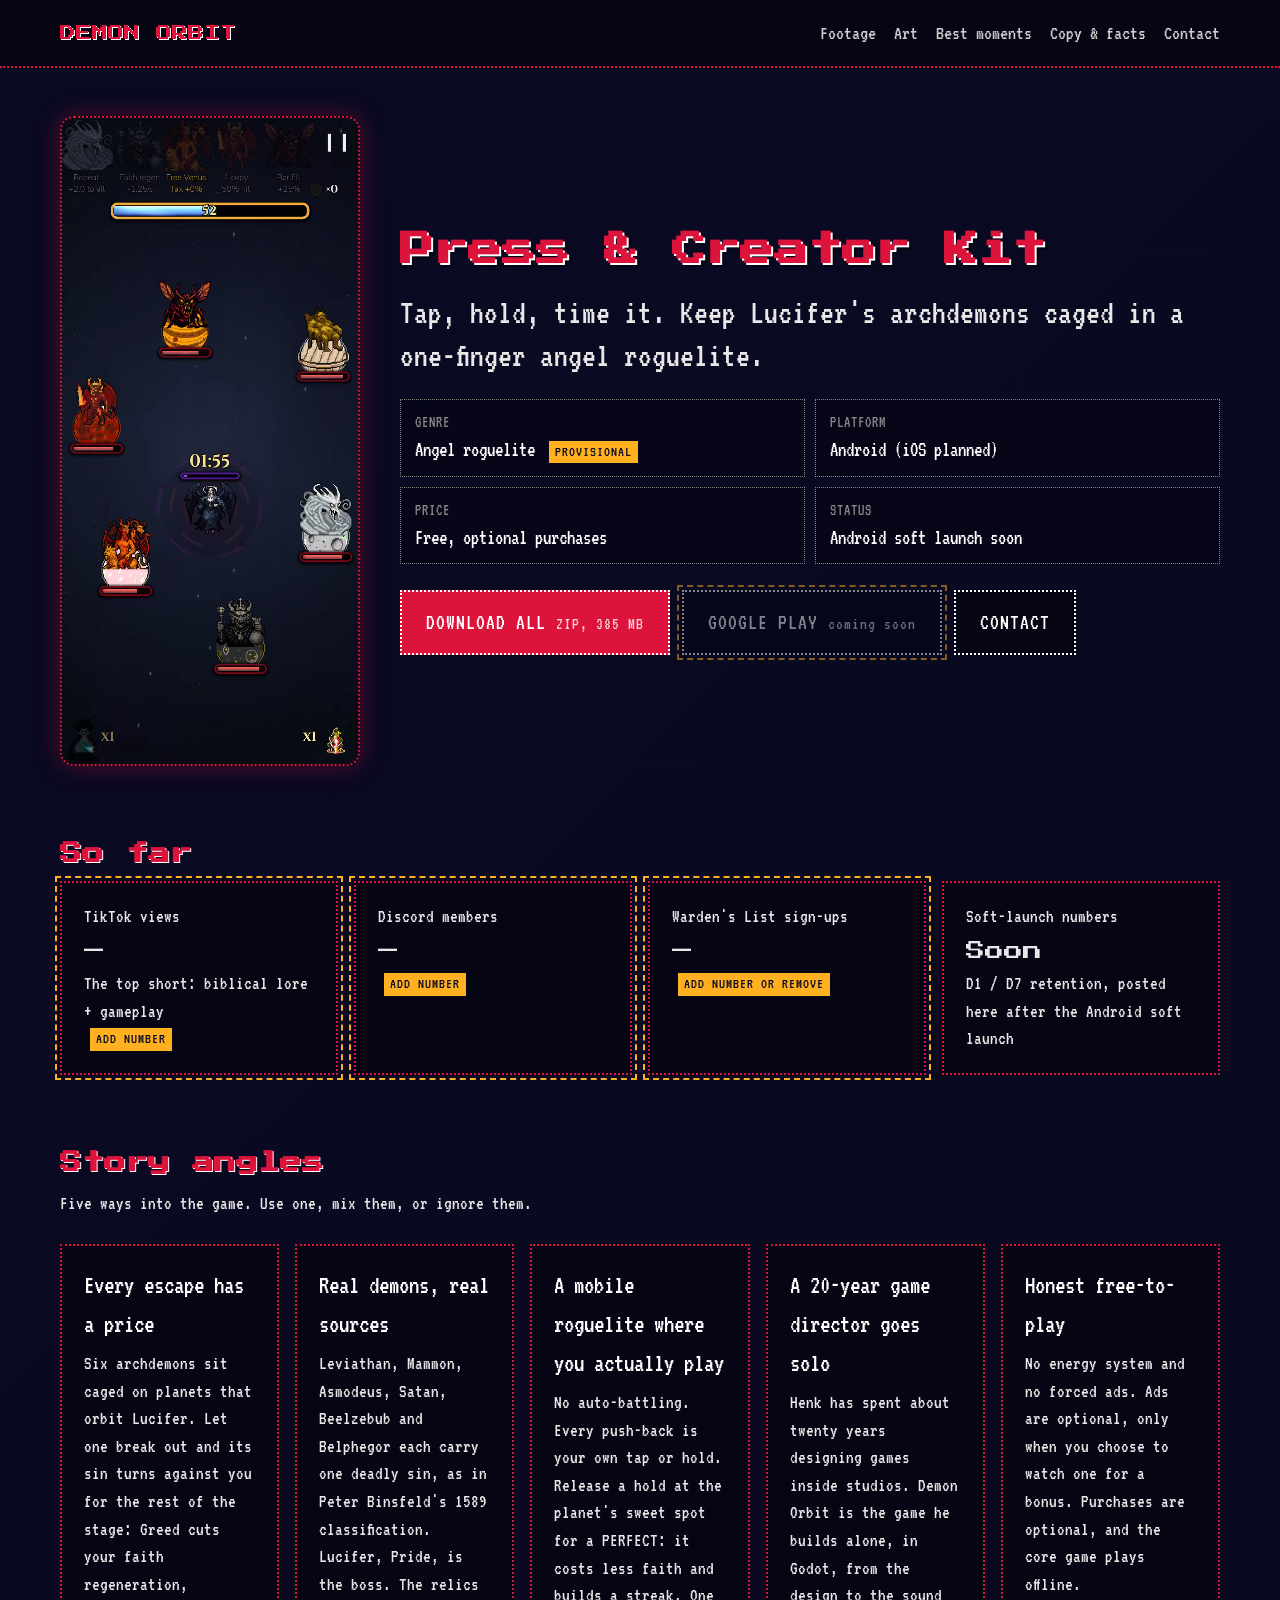
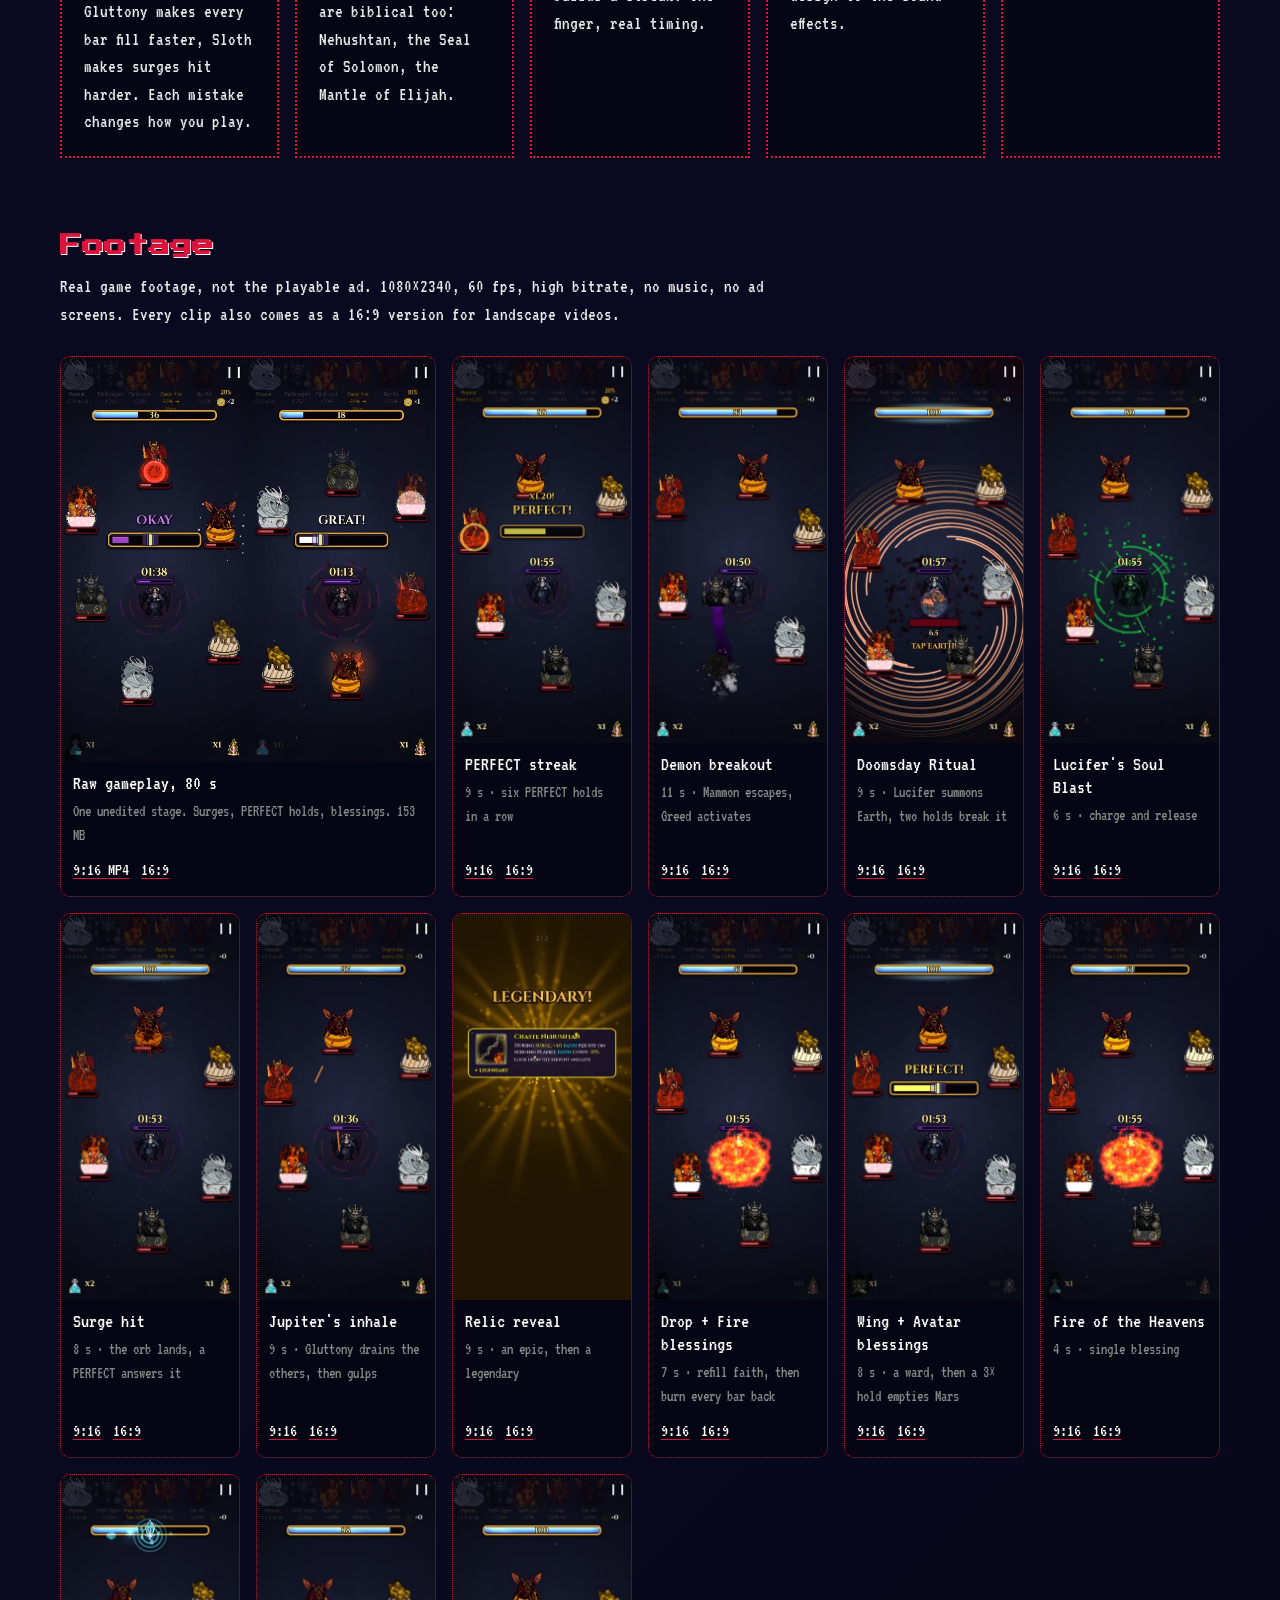
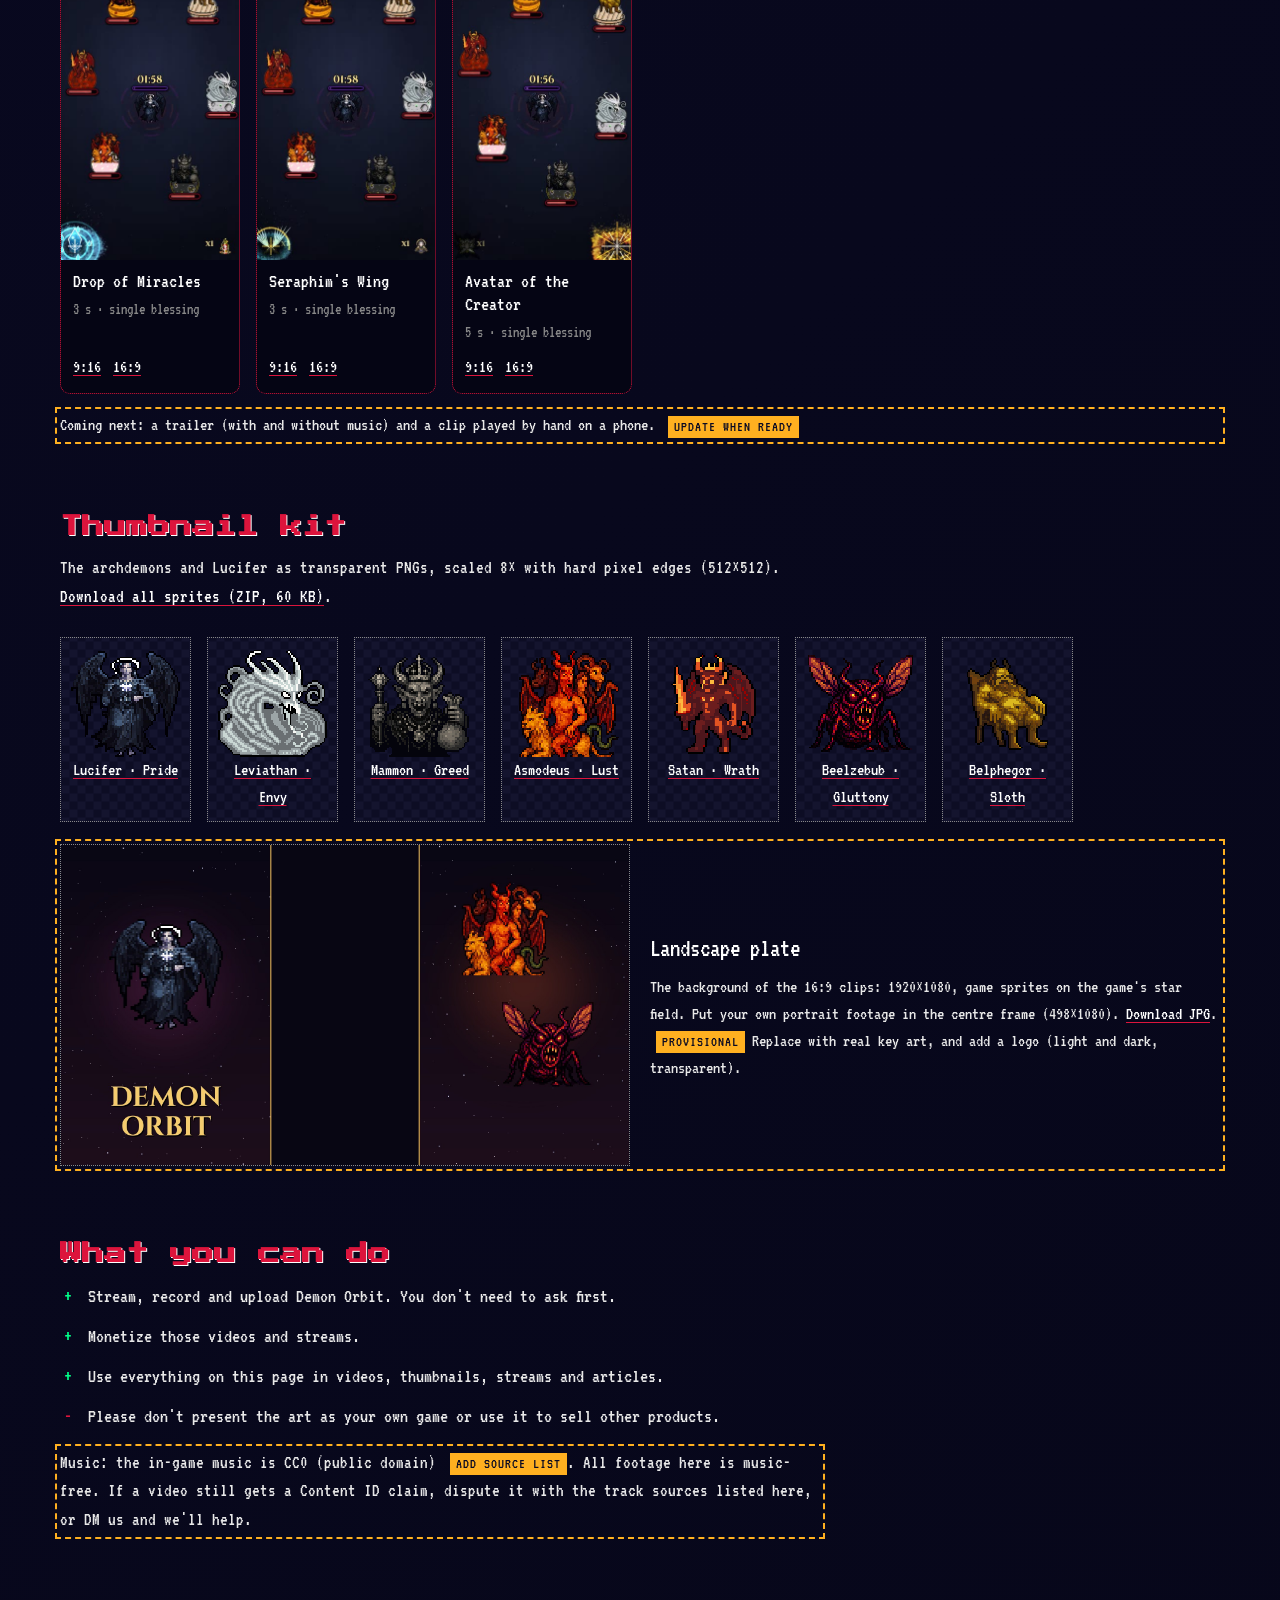
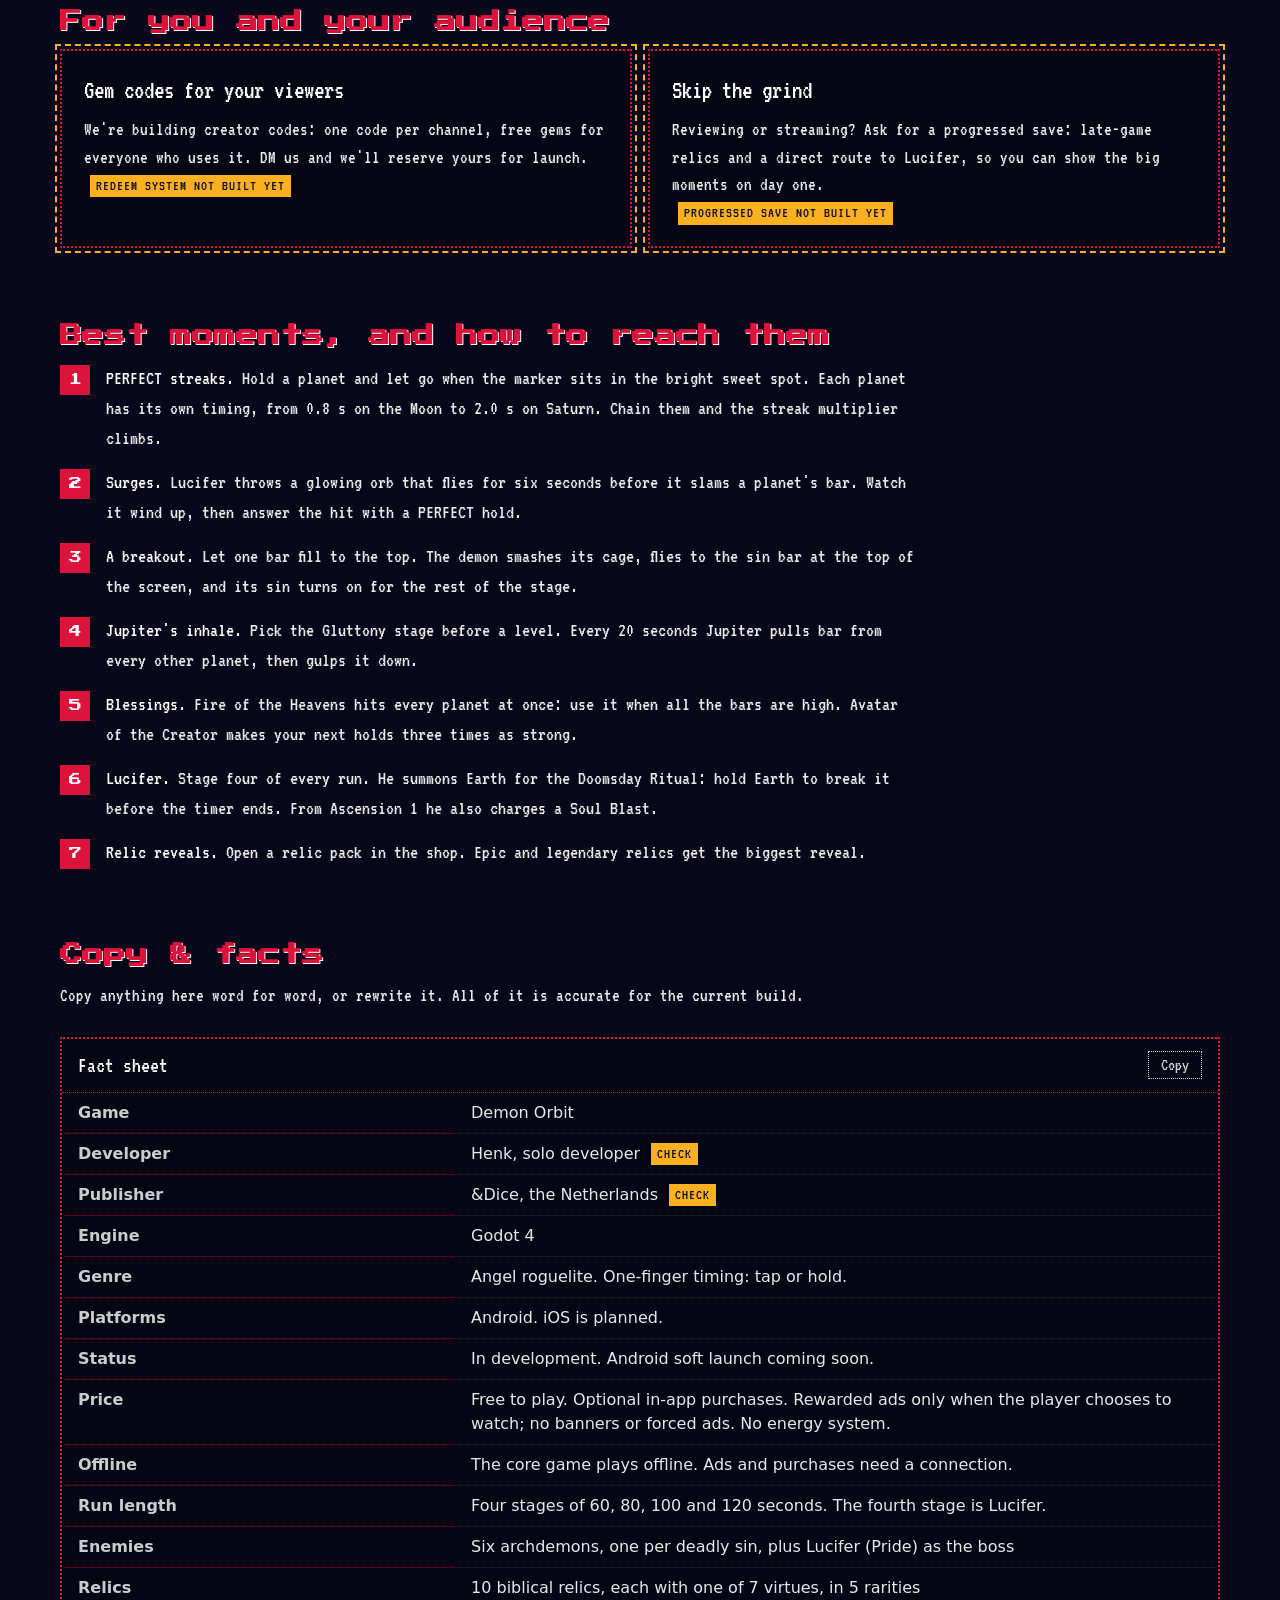
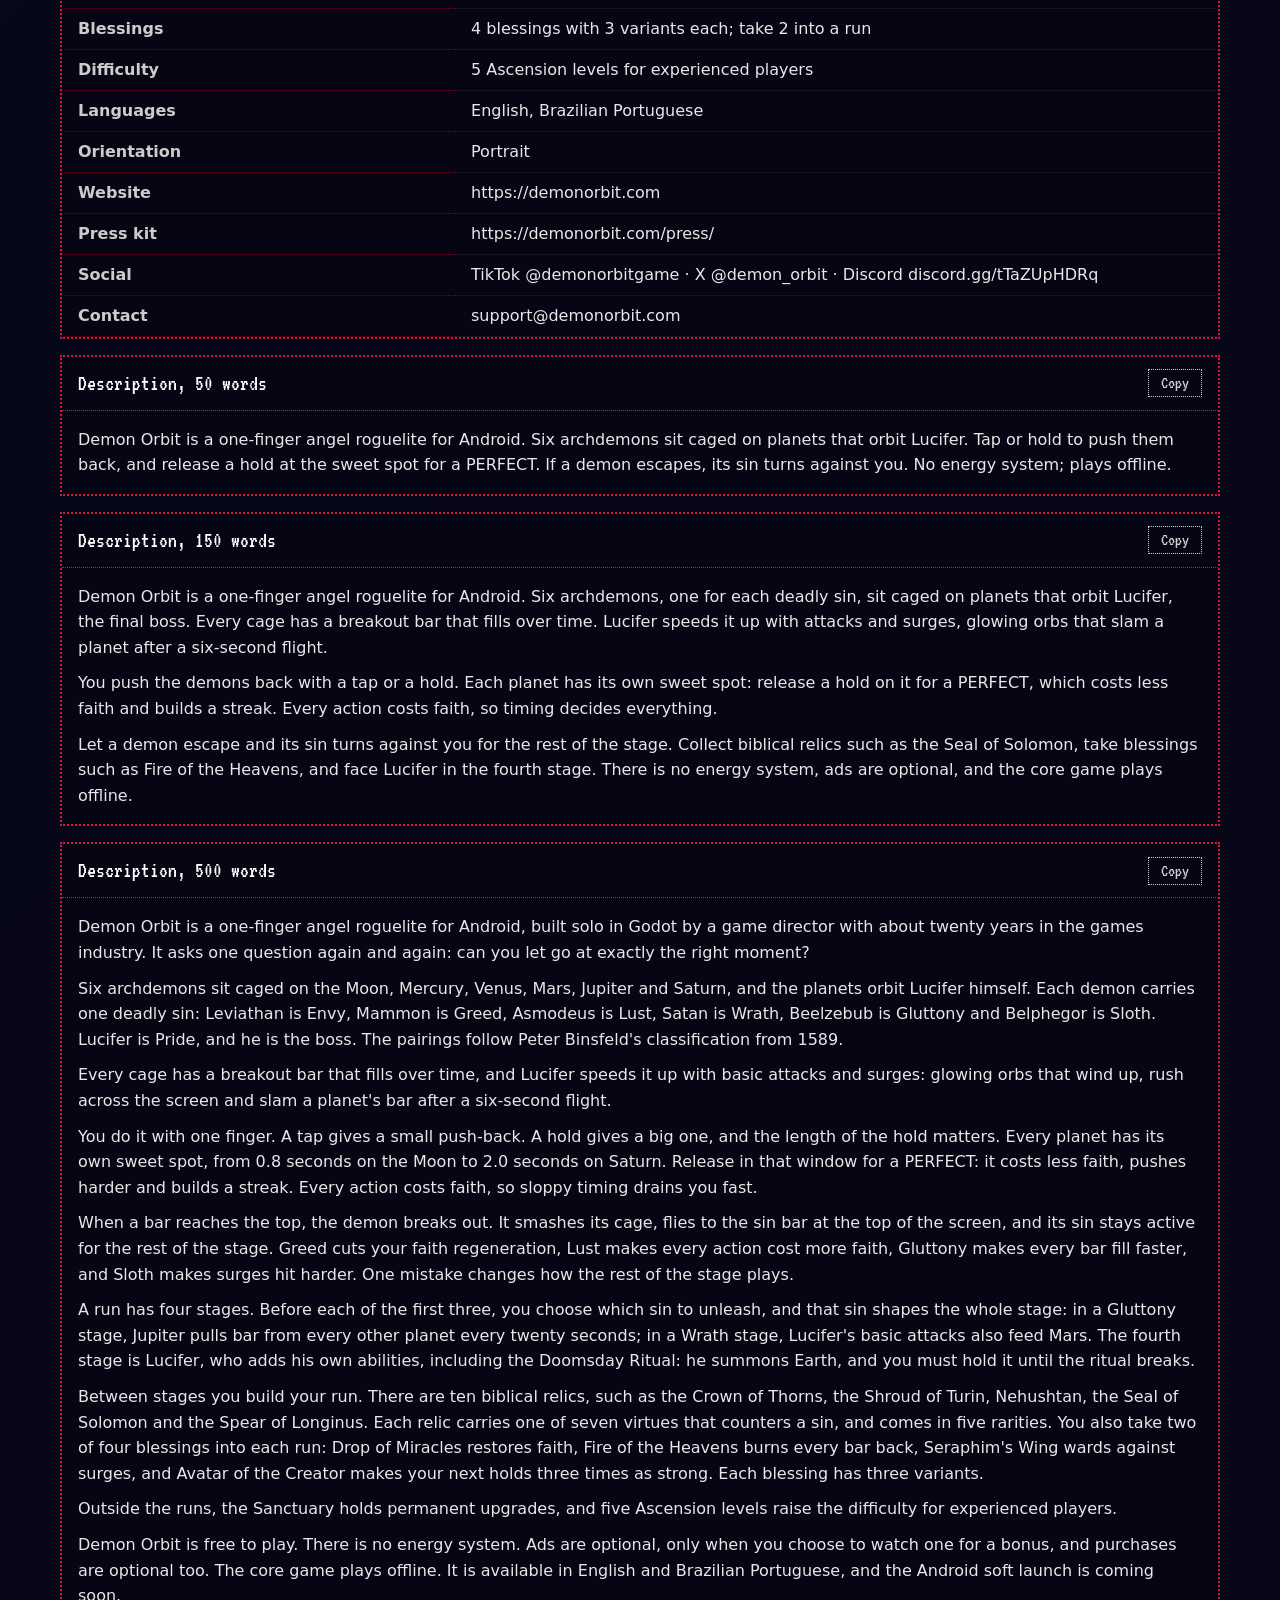
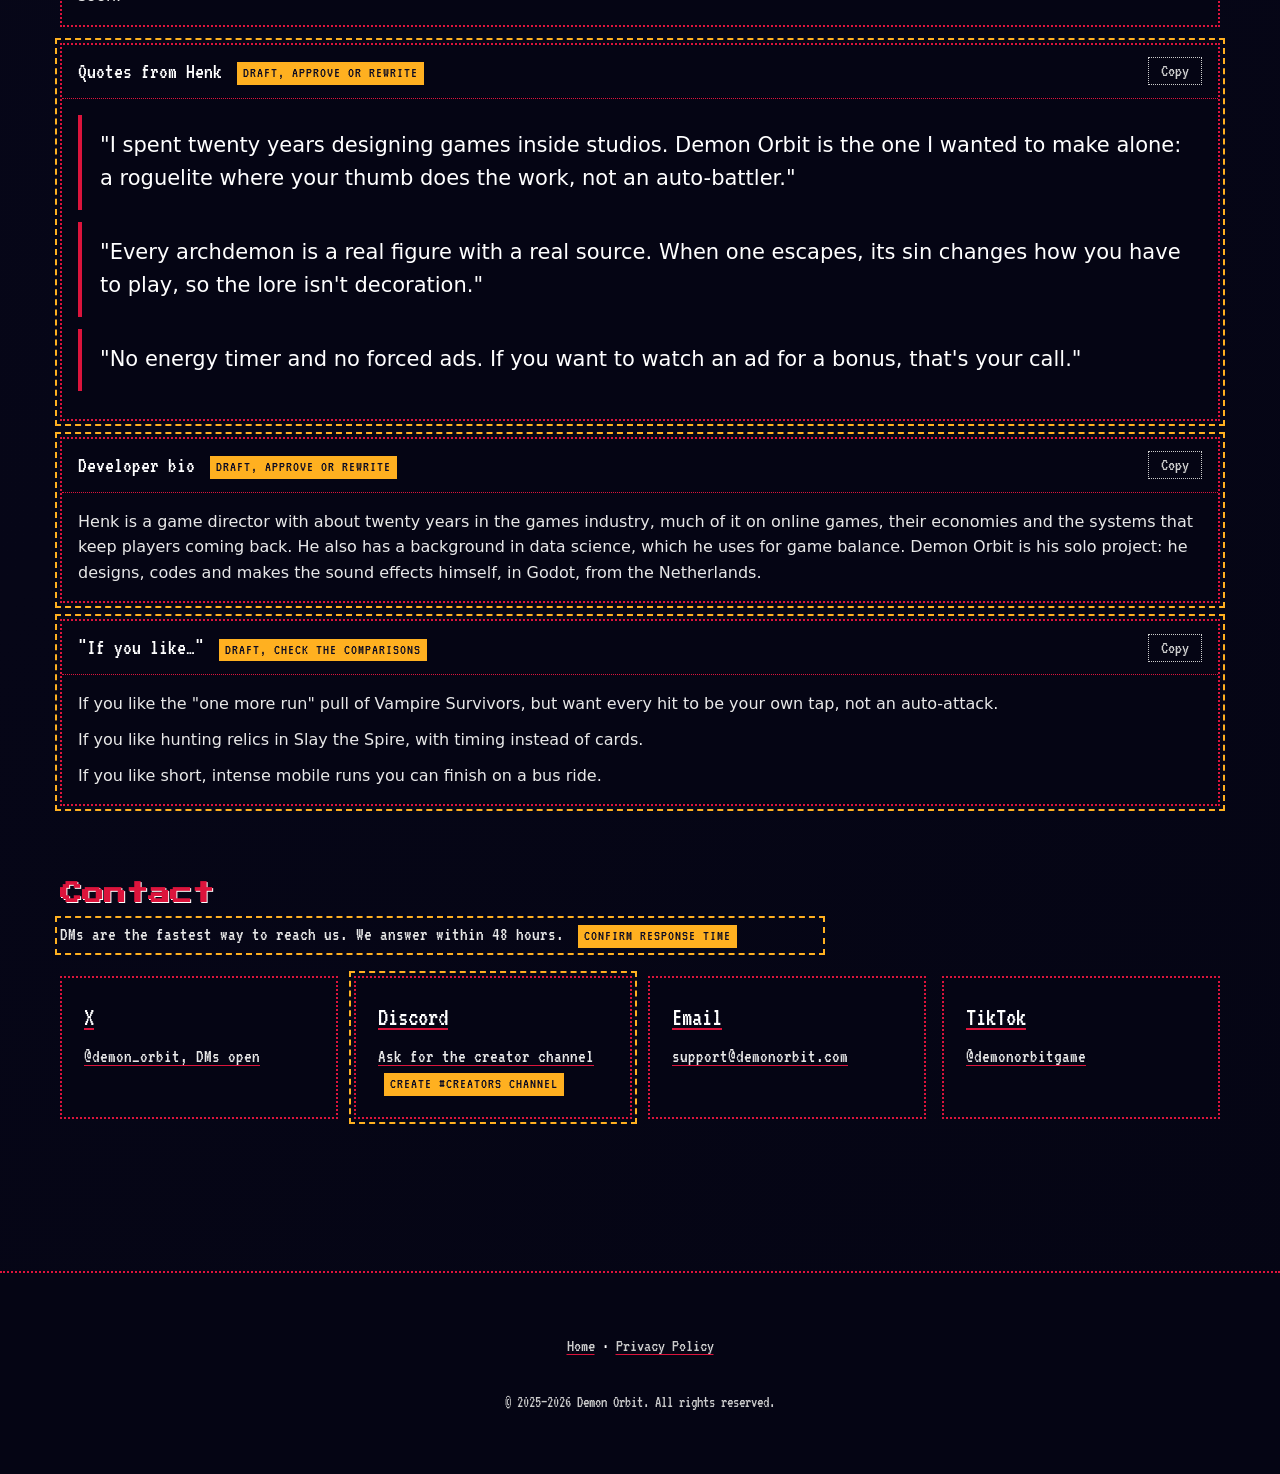
==== press/index.html @ d648331c "Add /press creator kit page and fix landing page copy - New press/index.html: 3-second answer with a" ====
<!DOCTYPE html>
<html lang="en">
<head>
    <meta charset="UTF-8">
    <meta name="viewport" content="width=device-width, initial-scale=1.0">
    <title>Press Kit - Demon Orbit</title>
    <meta name="description" content="Demon Orbit press and creator kit: gameplay clips, raw footage, sprites, facts and copy for creators and writers. Free to use for videos, streams and articles.">
    <meta name="robots" content="index, follow">
    <meta name="theme-color" content="#DC143C">
    <link rel="canonical" href="https://demonorbit.com/press/">
    <meta property="og:title" content="Demon Orbit - Press &amp; Creator Kit">
    <meta property="og:description" content="Clips, raw footage, sprites and facts for Demon Orbit, a one-finger angel roguelite. Stream it, record it, monetize it.">
    <meta property="og:type" content="website">
    <meta property="og:url" content="https://demonorbit.com/press/">
    <meta property="og:image" content="https://demonorbit.com/press/media/hero-loop-poster.jpg">
    <meta property="og:site_name" content="Demon Orbit">
    <meta name="twitter:card" content="summary_large_image">
    <meta name="twitter:site" content="@demon_orbit">
    <link rel="icon" type="image/svg+xml" href="../favicon.svg">
    <link rel="preconnect" href="https://fonts.googleapis.com">
    <link rel="preconnect" href="https://fonts.gstatic.com" crossorigin>
    <link href="https://fonts.googleapis.com/css2?family=VT323:wght@400&family=Press+Start+2P&display=swap" rel="stylesheet">
    <link rel="stylesheet" href="../styles.css">
    <script type="application/ld+json">
    {
        "@context": "https://schema.org",
        "@graph": [
            {
                "@type": "VideoGame",
                "@id": "https://demonorbit.com/#game",
                "name": "Demon Orbit",
                "url": "https://demonorbit.com/",
                "description": "A one-finger angel roguelite for Android. Tap or hold to keep six archdemons caged on planets that orbit Lucifer. Release a hold at the sweet spot for a PERFECT. If a demon escapes, its sin turns against you.",
                "genre": ["Roguelite", "Action", "Casual"],
                "gamePlatform": ["Android"],
                "operatingSystem": "Android",
                "applicationCategory": "Game",
                "playMode": "SinglePlayer",
                "numberOfPlayers": { "@type": "QuantitativeValue", "value": 1 },
                "inLanguage": ["en", "pt-BR"],
                "offers": { "@type": "Offer", "price": "0", "priceCurrency": "USD" },
                "image": "https://demonorbit.com/press/media/hero-loop-poster.jpg",
                "video": {
                    "@type": "VideoObject",
                    "name": "Demon Orbit gameplay loop",
                    "description": "Nine seconds of real Demon Orbit gameplay: a PERFECT hold, Fire of the Heavens, a demon breakout, Lucifer's Soul Blast and the Doomsday Ritual.",
                    "thumbnailUrl": "https://demonorbit.com/press/media/hero-loop-poster.jpg",
                    "contentUrl": "https://demonorbit.com/press/media/hero-loop.mp4",
                    "uploadDate": "2026-10-11",
                    "duration": "PT9S"
                },
                "author": { "@type": "Person", "name": "Henk" },
                "publisher": { "@id": "https://demonorbit.com/#org" },
                "sameAs": [
                    "https://www.tiktok.com/@demonorbitgame",
                    "https://x.com/demon_orbit",
                    "https://discord.gg/tTaZUpHDRq"
                ]
            },
            {
                "@type": "Organization",
                "@id": "https://demonorbit.com/#org",
                "name": "&Dice",
                "url": "https://demonorbit.com/",
                "email": "support@demonorbit.com",
                "address": { "@type": "PostalAddress", "addressCountry": "NL" },
                "sameAs": [
                    "https://www.tiktok.com/@demonorbitgame",
                    "https://x.com/demon_orbit",
                    "https://discord.gg/tTaZUpHDRq"
                ]
            }
        ]
    }
    </script>
    <style>
        /* Press page. Shared tokens and fonts come from ../styles.css */
        .press-header {
            border-bottom: var(--crimson-border);
            background: var(--darker-navy);
            padding: 18px 0;
            position: relative;
            z-index: 10;
        }
        .press-header .container {
            display: flex;
            align-items: center;
            justify-content: space-between;
            gap: 16px;
            flex-wrap: wrap;
        }
        .press-brand {
            font-family: 'Press Start 2P', monospace;
            font-size: 16px;
            color: var(--crimson);
            text-decoration: none;
            text-shadow: 1px 1px 0 var(--white);
        }
        .press-nav { display: flex; gap: 18px; flex-wrap: wrap; }
        .press-nav a {
            color: var(--gray);
            font-size: 20px;
            text-decoration: none;
        }
        .press-nav a:hover { color: var(--white); }

        .press { padding: 48px 0 80px; position: relative; z-index: 1; }
        .press section { margin: 0 0 72px; }
        .press h1 {
            font-family: 'Press Start 2P', monospace;
            font-size: clamp(20px, 4vw, 34px);
            line-height: 1.4;
            color: var(--crimson);
            text-shadow: 2px 2px 0 var(--white), 4px 4px 0 var(--darker-navy);
            margin-bottom: 18px;
        }
        .press h2 {
            font-family: 'Press Start 2P', monospace;
            font-size: clamp(15px, 2.6vw, 22px);
            line-height: 1.5;
            color: var(--crimson);
            text-shadow: 1px 1px 0 var(--white);
            margin-bottom: 10px;
        }
        .press h3 {
            font-family: 'VT323', monospace;
            font-size: 26px;
            font-weight: 400;
            color: var(--white);
            margin: 0 0 6px;
        }
        .lede { font-size: 22px; color: var(--light-gray); max-width: 760px; margin-bottom: 26px; }
        .section-note { font-size: 19px; color: var(--gray); max-width: 760px; margin-bottom: 26px; }
        .press p, .press li { color: var(--light-gray); }
        .press a { color: var(--white); text-decoration-color: var(--crimson); text-underline-offset: 3px; }
        .press a:hover { color: var(--crimson); }

        /* 1. The 3-second answer */
        .answer {
            display: grid;
            grid-template-columns: minmax(0, 300px) minmax(0, 1fr);
            gap: 40px;
            align-items: center;
        }
        .loop-frame {
            border: var(--crimson-border);
            border-radius: 14px;
            overflow: hidden;
            background: var(--darker-navy);
            box-shadow: 0 0 24px rgba(220, 20, 60, 0.35);
            aspect-ratio: 720 / 1560;
        }
        .loop-frame video { width: 100%; height: 100%; display: block; object-fit: cover; }
        .pitch {
            font-size: clamp(24px, 3.4vw, 34px);
            line-height: 1.25;
            color: var(--white);
            margin-bottom: 22px;
        }
        .facts-row {
            display: grid;
            grid-template-columns: repeat(2, minmax(0, 1fr));
            gap: 10px;
            margin-bottom: 26px;
        }
        .fact-chip {
            border: 1px dotted var(--dark-gray);
            background: rgba(5, 5, 20, 0.7);
            padding: 10px 14px;
        }
        .fact-chip dt { font-size: 16px; color: var(--dark-gray); text-transform: uppercase; letter-spacing: 1px; }
        .fact-chip dd { font-size: 21px; color: var(--white); }
        .btn-row { display: flex; gap: 12px; flex-wrap: wrap; }
        .btn {
            font-family: 'VT323', monospace;
            font-size: 22px;
            text-transform: uppercase;
            letter-spacing: 1px;
            padding: 14px 24px;
            border: 2px dotted var(--white);
            background: var(--crimson);
            color: var(--white) !important;
            text-decoration: none;
            display: inline-block;
            transition: transform 0.2s ease, background 0.2s ease;
        }
        .btn:hover { background: var(--white); color: var(--crimson) !important; transform: translateY(-2px); }
        .btn.ghost { background: var(--darker-navy); }
        .btn.ghost:hover { background: var(--crimson); color: var(--white) !important; }
        .btn[aria-disabled="true"] { opacity: 0.5; pointer-events: none; }
        .btn small { font-size: 17px; opacity: 0.8; text-transform: none; }

        /* Cards and grids */
        .grid { display: grid; gap: 16px; }
        .grid.angles { grid-template-columns: repeat(auto-fit, minmax(205px, 1fr)); }
        .card {
            background: var(--darker-navy);
            border: var(--crimson-border);
            padding: 20px 22px;
        }
        .card p { font-size: 19px; line-height: 1.45; }
        .stats { grid-template-columns: repeat(auto-fit, minmax(170px, 1fr)); }
        .stat-num { font-family: 'Press Start 2P', monospace; font-size: 22px; color: var(--green); margin: 6px 0; }

        /* Footage */
        .clips { grid-template-columns: repeat(auto-fill, minmax(160px, 1fr)); }
        .clip {
            background: var(--darker-navy);
            border: 1px dotted var(--crimson);
            border-radius: 10px;
            overflow: hidden;
            display: flex;
            flex-direction: column;
        }
        .clip img { width: 100%; height: auto; display: block; aspect-ratio: 360 / 780; object-fit: cover; }
        .clip-body { padding: 10px 12px 12px; display: flex; flex-direction: column; gap: 4px; flex: 1; }
        .clip-title { font-size: 20px; color: var(--white); line-height: 1.15; }
        .clip-meta { font-size: 16px; color: var(--dark-gray); }
        .clip-links { margin-top: auto; padding-top: 6px; display: flex; gap: 12px; font-size: 18px; flex-wrap: wrap; }
        .clip.wide { grid-column: span 2; }
        .clip.wide .clip-media { display: grid; grid-template-columns: 1fr 1fr; }
        .footage-specs { font-size: 18px; color: var(--gray); margin-top: 18px; }

        /* Thumbnail kit */
        .sprites { grid-template-columns: repeat(auto-fill, minmax(120px, 1fr)); }
        .sprite {
            background: repeating-conic-gradient(#14142e 0% 25%, #0d0d24 0% 50%) 50% / 16px 16px;
            border: 1px dotted var(--dark-gray);
            padding: 10px;
            text-align: center;
        }
        .sprite img { width: 100%; height: auto; image-rendering: pixelated; display: block; }
        .sprite a { font-size: 18px; }
        .plate { margin-top: 22px; display: grid; grid-template-columns: minmax(0, 1fr) minmax(0, 1fr); gap: 20px; align-items: center; }
        .plate img { width: 100%; height: auto; border: 1px dotted var(--dark-gray); display: block; }

        /* Lists */
        .tick-list { list-style: none; display: grid; gap: 10px; max-width: 820px; }
        .tick-list li { font-size: 20px; padding-left: 28px; position: relative; }
        .tick-list li::before { content: "+"; position: absolute; left: 4px; color: var(--green); }
        .tick-list li.no::before { content: "-"; color: var(--crimson); }
        .moments { counter-reset: m; list-style: none; display: grid; gap: 14px; max-width: 860px; }
        .moments li { counter-increment: m; font-size: 20px; padding-left: 46px; position: relative; }
        .moments li::before {
            content: counter(m);
            position: absolute; left: 0; top: 2px;
            font-family: 'Press Start 2P', monospace; font-size: 13px;
            color: var(--white); background: var(--crimson);
            width: 30px; height: 30px; display: grid; place-items: center;
        }
        .moments strong { color: var(--white); font-weight: 400; }

        /* Copy blocks */
        .copy-block { background: var(--darker-navy); border: var(--crimson-border); margin-bottom: 16px; }
        .copy-head {
            display: flex; justify-content: space-between; align-items: center; gap: 10px;
            padding: 10px 16px; border-bottom: 1px dotted var(--crimson);
        }
        .copy-head h3 { margin: 0; font-size: 22px; }
        .copy-btn {
            font-family: 'VT323', monospace; font-size: 18px;
            background: transparent; color: var(--gray);
            border: 1px dotted var(--gray); padding: 4px 12px; cursor: pointer;
        }
        .copy-btn:hover { color: var(--white); border-color: var(--white); }
        .copy-text {
            padding: 16px; font-family: system-ui, -apple-system, "Segoe UI", Roboto, Arial, sans-serif;
            font-size: 16px; line-height: 1.6; color: var(--light-gray);
        }
        .copy-text p + p { margin-top: 10px; }
        .fact-table { width: 100%; border-collapse: collapse; font-family: system-ui, -apple-system, "Segoe UI", Roboto, Arial, sans-serif; font-size: 16px; }
        .fact-table th, .fact-table td { text-align: left; vertical-align: top; padding: 8px 16px; border-bottom: 1px dotted rgba(220, 20, 60, 0.4); }
        .fact-table th { color: var(--gray); font-weight: 600; width: 34%; }
        .fact-table td { color: var(--light-gray); overflow-wrap: anywhere; }
        .fact-table { table-layout: fixed; }
        blockquote.quote {
            margin: 0 0 12px; padding: 14px 18px; border-left: 4px solid var(--crimson);
            background: rgba(5, 5, 20, 0.6); font-size: 21px; color: var(--white);
        }

        /* Contact */
        .contact { grid-template-columns: repeat(auto-fit, minmax(220px, 1fr)); }

        /* Review markers: remove before launch */
        .todo {
            outline: 2px dashed #FFB020;
            outline-offset: 3px;
            position: relative;
        }
        .todo-tag {
            display: inline-block;
            font-family: 'VT323', monospace;
            font-size: 15px;
            letter-spacing: 1px;
            color: #0A0A23;
            background: #FFB020;
            padding: 0 6px;
            margin-left: 6px;
            vertical-align: middle;
            text-transform: uppercase;
        }

        @media (max-width: 760px) {
            .answer { grid-template-columns: 1fr; gap: 24px; }
            .loop-frame { max-width: 260px; margin: 0 auto; }
            .plate { grid-template-columns: 1fr; }
            .clip.wide { grid-column: span 1; }
            .clip.wide .clip-media { grid-template-columns: 1fr; }
            .clip.wide .clip-media img + img { display: none; }
            .facts-row { grid-template-columns: 1fr 1fr; }
            .fact-table th { width: 40%; }
        }
        @media (max-width: 400px) {
            .facts-row { grid-template-columns: 1fr; }
            .btn { width: 100%; text-align: center; }
        }
        @media (prefers-reduced-motion: reduce) {
            .btn:hover { transform: none; }
        }
    </style>
</head>
<body>
    <div class="space-background"></div>

    <header class="press-header">
        <div class="container">
            <a class="press-brand" href="/">DEMON ORBIT</a>
            <nav class="press-nav" aria-label="Press kit sections">
                <a href="#footage">Footage</a>
                <a href="#art">Art</a>
                <a href="#moments">Best moments</a>
                <a href="#copy">Copy &amp; facts</a>
                <a href="#contact">Contact</a>
            </nav>
        </div>
    </header>

    <main class="press">
        <div class="container">

            <!-- 1. The 3-second answer -->
            <section class="answer" id="top" aria-labelledby="press-title">
                <div class="loop-frame">
                    <video poster="media/hero-loop-poster.jpg" autoplay muted loop playsinline preload="auto" aria-label="Nine seconds of Demon Orbit gameplay">
                        <source src="media/hero-loop.mp4" type="video/mp4">
                        <source src="media/hero-loop.webm" type="video/webm">
                    </video>
                </div>
                <div>
                    <h1 id="press-title">Press &amp; Creator Kit</h1>
                    <p class="pitch">Tap, hold, time it. Keep Lucifer's archdemons caged in a one-finger angel roguelite.</p>
                    <dl class="facts-row">
                        <div class="fact-chip"><dt>Genre</dt><dd>Angel roguelite <span class="todo-tag">provisional</span></dd></div>
                        <div class="fact-chip"><dt>Platform</dt><dd>Android (iOS planned)</dd></div>
                        <div class="fact-chip"><dt>Price</dt><dd>Free, optional purchases</dd></div>
                        <div class="fact-chip"><dt>Status</dt><dd>Android soft launch soon</dd></div>
                    </dl>
                    <div class="btn-row">
                        <a class="btn" href="https://github.com/NaamHenk/demon-orbit-landing/releases/download/press-kit-2026-10/demon-orbit-press-kit.zip">Download all <small>ZIP, 385 MB</small></a>
                        <a class="btn ghost todo" aria-disabled="true">Google Play <small>coming soon</small></a>
                        <a class="btn ghost" href="#contact">Contact</a>
                    </div>
                </div>
            </section>

            <!-- 2. Social proof -->
            <section id="proof" aria-labelledby="proof-title">
                <h2 id="proof-title">So far</h2>
                <div class="grid stats">
                    <div class="card todo"><p>TikTok views</p><p class="stat-num">—</p><p class="clip-meta">The top short: biblical lore + gameplay</p><span class="todo-tag">add number</span></div>
                    <div class="card todo"><p>Discord members</p><p class="stat-num">—</p><span class="todo-tag">add number</span></div>
                    <div class="card todo"><p>Warden's List sign-ups</p><p class="stat-num">—</p><span class="todo-tag">add number or remove</span></div>
                    <div class="card"><p>Soft-launch numbers</p><p class="stat-num">Soon</p><p class="clip-meta">D1 / D7 retention, posted here after the Android soft launch</p></div>
                </div>
            </section>

            <!-- 3. Angle bank -->
            <section id="angles" aria-labelledby="angles-title">
                <h2 id="angles-title">Story angles</h2>
                <p class="section-note">Five ways into the game. Use one, mix them, or ignore them.</p>
                <div class="grid angles">
                    <article class="card">
                        <h3>Every escape has a price</h3>
                        <p>Six archdemons sit caged on planets that orbit Lucifer. Let one break out and its sin turns against you for the rest of the stage: Greed cuts your faith regeneration, Gluttony makes every bar fill faster, Sloth makes surges hit harder. Each mistake changes how you play.</p>
                    </article>
                    <article class="card">
                        <h3>Real demons, real sources</h3>
                        <p>Leviathan, Mammon, Asmodeus, Satan, Beelzebub and Belphegor each carry one deadly sin, as in Peter Binsfeld's 1589 classification. Lucifer, Pride, is the boss. The relics are biblical too: Nehushtan, the Seal of Solomon, the Mantle of Elijah.</p>
                    </article>
                    <article class="card">
                        <h3>A mobile roguelite where you actually play</h3>
                        <p>No auto-battling. Every push-back is your own tap or hold. Release a hold at the planet's sweet spot for a PERFECT: it costs less faith and builds a streak. One finger, real timing.</p>
                    </article>
                    <article class="card">
                        <h3>A 20-year game director goes solo</h3>
                        <p>Henk has spent about twenty years designing games inside studios. Demon Orbit is the game he builds alone, in Godot, from the design to the sound effects.</p>
                    </article>
                    <article class="card">
                        <h3>Honest free-to-play</h3>
                        <p>No energy system and no forced ads. Ads are optional, only when you choose to watch one for a bonus. Purchases are optional, and the core game plays offline.</p>
                    </article>
                </div>
            </section>

            <!-- 4. Footage -->
            <section id="footage" aria-labelledby="footage-title">
                <h2 id="footage-title">Footage</h2>
                <p class="section-note">Real game footage, not the playable ad. 1080×2340, 60 fps, high bitrate, no music, no ad screens. Every clip also comes as a 16:9 version for landscape videos.</p>
                <div class="grid clips">
                    <article class="clip wide">
                        <div class="clip-media">
                            <img src="media/clips/raw_gameplay_80s.jpg" alt="Raw Demon Orbit gameplay: six caged demons orbit Lucifer" width="360" height="780" loading="lazy">
                            <img src="media/clips/raw_gameplay_80s_b.jpg" alt="" width="360" height="780" loading="lazy">
                        </div>
                        <div class="clip-body">
                            <span class="clip-title">Raw gameplay, 80 s</span>
                            <span class="clip-meta">One unedited stage. Surges, PERFECT holds, blessings. 153 MB</span>
                            <span class="clip-links"><a href="https://github.com/NaamHenk/demon-orbit-landing/releases/download/press-kit-2026-10/demon-orbit-raw-gameplay-80s.mp4">9:16 MP4</a><a href="https://github.com/NaamHenk/demon-orbit-landing/releases/download/press-kit-2026-10/demon-orbit-raw-gameplay-80s-16x9.mp4">16:9</a></span>
                        </div>
                    </article>
                    <article class="clip">
                        <img src="media/clips/perfect_streak.jpg" alt="PERFECT hold streak with the grade popping" width="360" height="780" loading="lazy">
                        <div class="clip-body"><span class="clip-title">PERFECT streak</span><span class="clip-meta">9 s · six PERFECT holds in a row</span>
                        <span class="clip-links"><a href="https://github.com/NaamHenk/demon-orbit-landing/releases/download/press-kit-2026-10/demon-orbit-perfect-streak.mp4">9:16</a><a href="https://github.com/NaamHenk/demon-orbit-landing/releases/download/press-kit-2026-10/demon-orbit-perfect-streak-16x9.mp4">16:9</a></span></div>
                    </article>
                    <article class="clip">
                        <img src="media/clips/demon_breakout_sin.jpg" alt="A demon breaks out of its planet and flies to the sin bar" width="360" height="780" loading="lazy">
                        <div class="clip-body"><span class="clip-title">Demon breakout</span><span class="clip-meta">11 s · Mammon escapes, Greed activates</span>
                        <span class="clip-links"><a href="https://github.com/NaamHenk/demon-orbit-landing/releases/download/press-kit-2026-10/demon-orbit-demon-breakout.mp4">9:16</a><a href="https://github.com/NaamHenk/demon-orbit-landing/releases/download/press-kit-2026-10/demon-orbit-demon-breakout-16x9.mp4">16:9</a></span></div>
                    </article>
                    <article class="clip">
                        <img src="media/clips/doomsday_ritual_interrupted.jpg" alt="Lucifer's Doomsday Ritual with Earth summoned in the centre" width="360" height="780" loading="lazy">
                        <div class="clip-body"><span class="clip-title">Doomsday Ritual</span><span class="clip-meta">9 s · Lucifer summons Earth, two holds break it</span>
                        <span class="clip-links"><a href="https://github.com/NaamHenk/demon-orbit-landing/releases/download/press-kit-2026-10/demon-orbit-doomsday-ritual.mp4">9:16</a><a href="https://github.com/NaamHenk/demon-orbit-landing/releases/download/press-kit-2026-10/demon-orbit-doomsday-ritual-16x9.mp4">16:9</a></span></div>
                    </article>
                    <article class="clip">
                        <img src="media/clips/lucifer_soul_blast.jpg" alt="Lucifer charges his Soul Blast" width="360" height="780" loading="lazy">
                        <div class="clip-body"><span class="clip-title">Lucifer's Soul Blast</span><span class="clip-meta">6 s · charge and release</span>
                        <span class="clip-links"><a href="https://github.com/NaamHenk/demon-orbit-landing/releases/download/press-kit-2026-10/demon-orbit-lucifer-soul-blast.mp4">9:16</a><a href="https://github.com/NaamHenk/demon-orbit-landing/releases/download/press-kit-2026-10/demon-orbit-lucifer-soul-blast-16x9.mp4">16:9</a></span></div>
                    </article>
                    <article class="clip">
                        <img src="media/clips/surge_hit.jpg" alt="A surge orb hits Jupiter" width="360" height="780" loading="lazy">
                        <div class="clip-body"><span class="clip-title">Surge hit</span><span class="clip-meta">8 s · the orb lands, a PERFECT answers it</span>
                        <span class="clip-links"><a href="https://github.com/NaamHenk/demon-orbit-landing/releases/download/press-kit-2026-10/demon-orbit-surge-hit.mp4">9:16</a><a href="https://github.com/NaamHenk/demon-orbit-landing/releases/download/press-kit-2026-10/demon-orbit-surge-hit-16x9.mp4">16:9</a></span></div>
                    </article>
                    <article class="clip">
                        <img src="media/clips/jupiter_inhale_gulp.jpg" alt="Jupiter pulls from every planet" width="360" height="780" loading="lazy">
                        <div class="clip-body"><span class="clip-title">Jupiter's inhale</span><span class="clip-meta">9 s · Gluttony drains the others, then gulps</span>
                        <span class="clip-links"><a href="https://github.com/NaamHenk/demon-orbit-landing/releases/download/press-kit-2026-10/demon-orbit-jupiter-inhale.mp4">9:16</a><a href="https://github.com/NaamHenk/demon-orbit-landing/releases/download/press-kit-2026-10/demon-orbit-jupiter-inhale-16x9.mp4">16:9</a></span></div>
                    </article>
                    <article class="clip">
                        <img src="media/clips/relic_reveal_epic_legendary.jpg" alt="A legendary relic reveal: Chaste Nehushtan" width="360" height="780" loading="lazy">
                        <div class="clip-body"><span class="clip-title">Relic reveal</span><span class="clip-meta">9 s · an epic, then a legendary</span>
                        <span class="clip-links"><a href="https://github.com/NaamHenk/demon-orbit-landing/releases/download/press-kit-2026-10/demon-orbit-relic-reveal.mp4">9:16</a><a href="https://github.com/NaamHenk/demon-orbit-landing/releases/download/press-kit-2026-10/demon-orbit-relic-reveal-16x9.mp4">16:9</a></span></div>
                    </article>
                    <article class="clip">
                        <img src="media/clips/blessings_drop_and_fire.jpg" alt="Fire of the Heavens burns across the board" width="360" height="780" loading="lazy">
                        <div class="clip-body"><span class="clip-title">Drop + Fire blessings</span><span class="clip-meta">7 s · refill faith, then burn every bar back</span>
                        <span class="clip-links"><a href="https://github.com/NaamHenk/demon-orbit-landing/releases/download/press-kit-2026-10/demon-orbit-blessings-drop-and-fire.mp4">9:16</a><a href="https://github.com/NaamHenk/demon-orbit-landing/releases/download/press-kit-2026-10/demon-orbit-blessings-drop-and-fire-16x9.mp4">16:9</a></span></div>
                    </article>
                    <article class="clip">
                        <img src="media/clips/blessings_wing_and_avatar.jpg" alt="An empowered PERFECT hold after Avatar of the Creator" width="360" height="780" loading="lazy">
                        <div class="clip-body"><span class="clip-title">Wing + Avatar blessings</span><span class="clip-meta">8 s · a ward, then a 3× hold empties Mars</span>
                        <span class="clip-links"><a href="https://github.com/NaamHenk/demon-orbit-landing/releases/download/press-kit-2026-10/demon-orbit-blessings-wing-and-avatar.mp4">9:16</a><a href="https://github.com/NaamHenk/demon-orbit-landing/releases/download/press-kit-2026-10/demon-orbit-blessings-wing-and-avatar-16x9.mp4">16:9</a></span></div>
                    </article>
                    <article class="clip">
                        <img src="media/clips/blessing_fire_of_the_heavens.jpg" alt="Fire of the Heavens activation" width="360" height="780" loading="lazy">
                        <div class="clip-body"><span class="clip-title">Fire of the Heavens</span><span class="clip-meta">4 s · single blessing</span>
                        <span class="clip-links"><a href="https://github.com/NaamHenk/demon-orbit-landing/releases/download/press-kit-2026-10/demon-orbit-fire-of-the-heavens.mp4">9:16</a><a href="https://github.com/NaamHenk/demon-orbit-landing/releases/download/press-kit-2026-10/demon-orbit-fire-of-the-heavens-16x9.mp4">16:9</a></span></div>
                    </article>
                    <article class="clip">
                        <img src="media/clips/blessing_drop_of_miracles.jpg" alt="Drop of Miracles refills the faith bar" width="360" height="780" loading="lazy">
                        <div class="clip-body"><span class="clip-title">Drop of Miracles</span><span class="clip-meta">3 s · single blessing</span>
                        <span class="clip-links"><a href="https://github.com/NaamHenk/demon-orbit-landing/releases/download/press-kit-2026-10/demon-orbit-drop-of-miracles.mp4">9:16</a><a href="https://github.com/NaamHenk/demon-orbit-landing/releases/download/press-kit-2026-10/demon-orbit-drop-of-miracles-16x9.mp4">16:9</a></span></div>
                    </article>
                    <article class="clip">
                        <img src="media/clips/blessing_seraphims_wing.jpg" alt="Seraphim's Wing activation" width="360" height="780" loading="lazy">
                        <div class="clip-body"><span class="clip-title">Seraphim's Wing</span><span class="clip-meta">3 s · single blessing</span>
                        <span class="clip-links"><a href="https://github.com/NaamHenk/demon-orbit-landing/releases/download/press-kit-2026-10/demon-orbit-seraphims-wing.mp4">9:16</a><a href="https://github.com/NaamHenk/demon-orbit-landing/releases/download/press-kit-2026-10/demon-orbit-seraphims-wing-16x9.mp4">16:9</a></span></div>
                    </article>
                    <article class="clip">
                        <img src="media/clips/blessing_avatar_of_the_creator.jpg" alt="Avatar of the Creator activation" width="360" height="780" loading="lazy">
                        <div class="clip-body"><span class="clip-title">Avatar of the Creator</span><span class="clip-meta">5 s · single blessing</span>
                        <span class="clip-links"><a href="https://github.com/NaamHenk/demon-orbit-landing/releases/download/press-kit-2026-10/demon-orbit-avatar-of-the-creator.mp4">9:16</a><a href="https://github.com/NaamHenk/demon-orbit-landing/releases/download/press-kit-2026-10/demon-orbit-avatar-of-the-creator-16x9.mp4">16:9</a></span></div>
                    </article>
                </div>
                <p class="footage-specs todo">Coming next: a trailer (with and without music) and a clip played by hand on a phone. <span class="todo-tag">update when ready</span></p>
            </section>

            <!-- 5. Thumbnail kit -->
            <section id="art" aria-labelledby="art-title">
                <h2 id="art-title">Thumbnail kit</h2>
                <p class="section-note">The archdemons and Lucifer as transparent PNGs, scaled 8× with hard pixel edges (512×512). <a href="media/demon-orbit-sprites-8x.zip">Download all sprites (ZIP, 60 KB)</a>.</p>
                <div class="grid sprites">
                    <figure class="sprite"><img src="media/sprites/lucifer-512.png" alt="Lucifer, Pride" width="512" height="512" loading="lazy"><a href="media/sprites/lucifer-512.png" download>Lucifer · Pride</a></figure>
                    <figure class="sprite"><img src="media/sprites/leviathan-512.png" alt="Leviathan, Envy" width="512" height="512" loading="lazy"><a href="media/sprites/leviathan-512.png" download>Leviathan · Envy</a></figure>
                    <figure class="sprite"><img src="media/sprites/mammon-512.png" alt="Mammon, Greed" width="512" height="512" loading="lazy"><a href="media/sprites/mammon-512.png" download>Mammon · Greed</a></figure>
                    <figure class="sprite"><img src="media/sprites/asmodeus-512.png" alt="Asmodeus, Lust" width="512" height="512" loading="lazy"><a href="media/sprites/asmodeus-512.png" download>Asmodeus · Lust</a></figure>
                    <figure class="sprite"><img src="media/sprites/satan-512.png" alt="Satan, Wrath" width="512" height="512" loading="lazy"><a href="media/sprites/satan-512.png" download>Satan · Wrath</a></figure>
                    <figure class="sprite"><img src="media/sprites/beelzebub-512.png" alt="Beelzebub, Gluttony" width="512" height="512" loading="lazy"><a href="media/sprites/beelzebub-512.png" download>Beelzebub · Gluttony</a></figure>
                    <figure class="sprite"><img src="media/sprites/belphegor-512.png" alt="Belphegor, Sloth" width="512" height="512" loading="lazy"><a href="media/sprites/belphegor-512.png" download>Belphegor · Sloth</a></figure>
                </div>
                <div class="plate todo">
                    <img src="media/plate-16x9-provisional.jpg" alt="Landscape plate with Lucifer, two archdemons and the Demon Orbit title" width="1920" height="1080" loading="lazy">
                    <div>
                        <h3>Landscape plate</h3>
                        <p>The background of the 16:9 clips: 1920×1080, game sprites on the game's star field. Put your own portrait footage in the centre frame (498×1080). <a href="media/plate-16x9-provisional.jpg" download>Download JPG</a>.</p>
                        <p><span class="todo-tag">provisional</span> Replace with real key art, and add a logo (light and dark, transparent).</p>
                    </div>
                </div>
            </section>

            <!-- 6. Permissions -->
            <section id="permissions" aria-labelledby="perm-title">
                <h2 id="perm-title">What you can do</h2>
                <ul class="tick-list">
                    <li>Stream, record and upload Demon Orbit. You don't need to ask first.</li>
                    <li>Monetize those videos and streams.</li>
                    <li>Use everything on this page in videos, thumbnails, streams and articles.</li>
                    <li class="no">Please don't present the art as your own game or use it to sell other products.</li>
                </ul>
                <p class="section-note todo" style="margin-top:18px">Music: the in-game music is CC0 (public domain) <span class="todo-tag">add source list</span>. All footage here is music-free. If a video still gets a Content ID claim, dispute it with the track sources listed here, or DM us and we'll help.</p>
            </section>

            <!-- 7 + 8. Creator perks -->
            <section id="perks" aria-labelledby="perks-title">
                <h2 id="perks-title">For you and your audience</h2>
                <div class="grid angles">
                    <article class="card todo">
                        <h3>Gem codes for your viewers</h3>
                        <p>We're building creator codes: one code per channel, free gems for everyone who uses it. DM us and we'll reserve yours for launch.</p>
                        <span class="todo-tag">redeem system not built yet</span>
                    </article>
                    <article class="card todo">
                        <h3>Skip the grind</h3>
                        <p>Reviewing or streaming? Ask for a progressed save: late-game relics and a direct route to Lucifer, so you can show the big moments on day one.</p>
                        <span class="todo-tag">progressed save not built yet</span>
                    </article>
                </div>
            </section>

            <!-- 9. Best moments guide -->
            <section id="moments" aria-labelledby="moments-title">
                <h2 id="moments-title">Best moments, and how to reach them</h2>
                <ol class="moments">
                    <li><strong>PERFECT streaks.</strong> Hold a planet and let go when the marker sits in the bright sweet spot. Each planet has its own timing, from 0.8 s on the Moon to 2.0 s on Saturn. Chain them and the streak multiplier climbs.</li>
                    <li><strong>Surges.</strong> Lucifer throws a glowing orb that flies for six seconds before it slams a planet's bar. Watch it wind up, then answer the hit with a PERFECT hold.</li>
                    <li><strong>A breakout.</strong> Let one bar fill to the top. The demon smashes its cage, flies to the sin bar at the top of the screen, and its sin turns on for the rest of the stage.</li>
                    <li><strong>Jupiter's inhale.</strong> Pick the Gluttony stage before a level. Every 20 seconds Jupiter pulls bar from every other planet, then gulps it down.</li>
                    <li><strong>Blessings.</strong> Fire of the Heavens hits every planet at once: use it when all the bars are high. Avatar of the Creator makes your next holds three times as strong.</li>
                    <li><strong>Lucifer.</strong> Stage four of every run. He summons Earth for the Doomsday Ritual: hold Earth to break it before the timer ends. From Ascension 1 he also charges a Soul Blast.</li>
                    <li><strong>Relic reveals.</strong> Open a relic pack in the shop. Epic and legendary relics get the biggest reveal.</li>
                </ol>
            </section>

            <!-- 10. Copy blocks -->
            <section id="copy" aria-labelledby="copy-title">
                <h2 id="copy-title">Copy &amp; facts</h2>
                <p class="section-note">Copy anything here word for word, or rewrite it. All of it is accurate for the current build.</p>

                <div class="copy-block">
                    <div class="copy-head"><h3>Fact sheet</h3><button class="copy-btn" type="button" data-copy="facts">Copy</button></div>
                    <table class="fact-table" id="facts">
                        <tr><th>Game</th><td>Demon Orbit</td></tr>
                        <tr><th>Developer</th><td>Henk, solo developer <span class="todo-tag">check</span></td></tr>
                        <tr><th>Publisher</th><td>&amp;Dice, the Netherlands <span class="todo-tag">check</span></td></tr>
                        <tr><th>Engine</th><td>Godot 4</td></tr>
                        <tr><th>Genre</th><td>Angel roguelite. One-finger timing: tap or hold.</td></tr>
                        <tr><th>Platforms</th><td>Android. iOS is planned.</td></tr>
                        <tr><th>Status</th><td>In development. Android soft launch coming soon.</td></tr>
                        <tr><th>Price</th><td>Free to play. Optional in-app purchases. Rewarded ads only when the player chooses to watch; no banners or forced ads. No energy system.</td></tr>
                        <tr><th>Offline</th><td>The core game plays offline. Ads and purchases need a connection.</td></tr>
                        <tr><th>Run length</th><td>Four stages of 60, 80, 100 and 120 seconds. The fourth stage is Lucifer.</td></tr>
                        <tr><th>Enemies</th><td>Six archdemons, one per deadly sin, plus Lucifer (Pride) as the boss</td></tr>
                        <tr><th>Relics</th><td>10 biblical relics, each with one of 7 virtues, in 5 rarities</td></tr>
                        <tr><th>Blessings</th><td>4 blessings with 3 variants each; take 2 into a run</td></tr>
                        <tr><th>Difficulty</th><td>5 Ascension levels for experienced players</td></tr>
                        <tr><th>Languages</th><td>English, Brazilian Portuguese</td></tr>
                        <tr><th>Orientation</th><td>Portrait</td></tr>
                        <tr><th>Website</th><td>https://demonorbit.com</td></tr>
                        <tr><th>Press kit</th><td>https://demonorbit.com/press/</td></tr>
                        <tr><th>Social</th><td>TikTok @demonorbitgame · X @demon_orbit · Discord discord.gg/tTaZUpHDRq</td></tr>
                        <tr><th>Contact</th><td>support@demonorbit.com</td></tr>
                    </table>
                </div>

                <div class="copy-block">
                    <div class="copy-head"><h3>Description, 50 words</h3><button class="copy-btn" type="button" data-copy="d50">Copy</button></div>
                    <div class="copy-text" id="d50"><p>Demon Orbit is a one-finger angel roguelite for Android. Six archdemons sit caged on planets that orbit Lucifer. Tap or hold to push them back, and release a hold at the sweet spot for a PERFECT. If a demon escapes, its sin turns against you. No energy system; plays offline.</p></div>
                </div>

                <div class="copy-block">
                    <div class="copy-head"><h3>Description, 150 words</h3><button class="copy-btn" type="button" data-copy="d150">Copy</button></div>
                    <div class="copy-text" id="d150">
                        <p>Demon Orbit is a one-finger angel roguelite for Android. Six archdemons, one for each deadly sin, sit caged on planets that orbit Lucifer, the final boss. Every cage has a breakout bar that fills over time. Lucifer speeds it up with attacks and surges, glowing orbs that slam a planet after a six-second flight.</p>
                        <p>You push the demons back with a tap or a hold. Each planet has its own sweet spot: release a hold on it for a PERFECT, which costs less faith and builds a streak. Every action costs faith, so timing decides everything.</p>
                        <p>Let a demon escape and its sin turns against you for the rest of the stage. Collect biblical relics such as the Seal of Solomon, take blessings such as Fire of the Heavens, and face Lucifer in the fourth stage. There is no energy system, ads are optional, and the core game plays offline.</p>
                    </div>
                </div>

                <div class="copy-block">
                    <div class="copy-head"><h3>Description, 500 words</h3><button class="copy-btn" type="button" data-copy="d500">Copy</button></div>
                    <div class="copy-text" id="d500">
                        <p>Demon Orbit is a one-finger angel roguelite for Android, built solo in Godot by a game director with about twenty years in the games industry. It asks one question again and again: can you let go at exactly the right moment?</p>
                        <p>Six archdemons sit caged on the Moon, Mercury, Venus, Mars, Jupiter and Saturn, and the planets orbit Lucifer himself. Each demon carries one deadly sin: Leviathan is Envy, Mammon is Greed, Asmodeus is Lust, Satan is Wrath, Beelzebub is Gluttony and Belphegor is Sloth. Lucifer is Pride, and he is the boss. The pairings follow Peter Binsfeld's classification from 1589.</p>
                        <p>Every cage has a breakout bar that fills over time, and Lucifer speeds it up with basic attacks and surges: glowing orbs that wind up, rush across the screen and slam a planet's bar after a six-second flight.</p>
                        <p>You do it with one finger. A tap gives a small push-back. A hold gives a big one, and the length of the hold matters. Every planet has its own sweet spot, from 0.8 seconds on the Moon to 2.0 seconds on Saturn. Release in that window for a PERFECT: it costs less faith, pushes harder and builds a streak. Every action costs faith, so sloppy timing drains you fast.</p>
                        <p>When a bar reaches the top, the demon breaks out. It smashes its cage, flies to the sin bar at the top of the screen, and its sin stays active for the rest of the stage. Greed cuts your faith regeneration, Lust makes every action cost more faith, Gluttony makes every bar fill faster, and Sloth makes surges hit harder. One mistake changes how the rest of the stage plays.</p>
                        <p>A run has four stages. Before each of the first three, you choose which sin to unleash, and that sin shapes the whole stage: in a Gluttony stage, Jupiter pulls bar from every other planet every twenty seconds; in a Wrath stage, Lucifer's basic attacks also feed Mars. The fourth stage is Lucifer, who adds his own abilities, including the Doomsday Ritual: he summons Earth, and you must hold it until the ritual breaks.</p>
                        <p>Between stages you build your run. There are ten biblical relics, such as the Crown of Thorns, the Shroud of Turin, Nehushtan, the Seal of Solomon and the Spear of Longinus. Each relic carries one of seven virtues that counters a sin, and comes in five rarities. You also take two of four blessings into each run: Drop of Miracles restores faith, Fire of the Heavens burns every bar back, Seraphim's Wing wards against surges, and Avatar of the Creator makes your next holds three times as strong. Each blessing has three variants.</p>
                        <p>Outside the runs, the Sanctuary holds permanent upgrades, and five Ascension levels raise the difficulty for experienced players.</p>
                        <p>Demon Orbit is free to play. There is no energy system. Ads are optional, only when you choose to watch one for a bonus, and purchases are optional too. The core game plays offline. It is available in English and Brazilian Portuguese, and the Android soft launch is coming soon.</p>
                    </div>
                </div>

                <div class="copy-block todo">
                    <div class="copy-head"><h3>Quotes from Henk <span class="todo-tag">draft, approve or rewrite</span></h3><button class="copy-btn" type="button" data-copy="quotes">Copy</button></div>
                    <div class="copy-text" id="quotes">
                        <blockquote class="quote">"I spent twenty years designing games inside studios. Demon Orbit is the one I wanted to make alone: a roguelite where your thumb does the work, not an auto-battler."</blockquote>
                        <blockquote class="quote">"Every archdemon is a real figure with a real source. When one escapes, its sin changes how you have to play, so the lore isn't decoration."</blockquote>
                        <blockquote class="quote">"No energy timer and no forced ads. If you want to watch an ad for a bonus, that's your call."</blockquote>
                    </div>
                </div>

                <div class="copy-block todo">
                    <div class="copy-head"><h3>Developer bio <span class="todo-tag">draft, approve or rewrite</span></h3><button class="copy-btn" type="button" data-copy="bio">Copy</button></div>
                    <div class="copy-text" id="bio"><p>Henk is a game director with about twenty years in the games industry, much of it on online games, their economies and the systems that keep players coming back. He also has a background in data science, which he uses for game balance. Demon Orbit is his solo project: he designs, codes and makes the sound effects himself, in Godot, from the Netherlands.</p></div>
                </div>

                <div class="copy-block todo">
                    <div class="copy-head"><h3>"If you like…" <span class="todo-tag">draft, check the comparisons</span></h3><button class="copy-btn" type="button" data-copy="like">Copy</button></div>
                    <div class="copy-text" id="like">
                        <p>If you like the "one more run" pull of Vampire Survivors, but want every hit to be your own tap, not an auto-attack.</p>
                        <p>If you like hunting relics in Slay the Spire, with timing instead of cards.</p>
                        <p>If you like short, intense mobile runs you can finish on a bus ride.</p>
                    </div>
                </div>
            </section>

            <!-- 11. Contact -->
            <section id="contact" aria-labelledby="contact-title">
                <h2 id="contact-title">Contact</h2>
                <p class="section-note todo">DMs are the fastest way to reach us. We answer within 48 hours. <span class="todo-tag">confirm response time</span></p>
                <div class="grid contact">
                    <a class="card" href="https://x.com/demon_orbit" target="_blank" rel="noopener noreferrer"><h3>X</h3><p>@demon_orbit, DMs open</p></a>
                    <a class="card todo" href="https://discord.gg/tTaZUpHDRq" target="_blank" rel="noopener noreferrer"><h3>Discord</h3><p>Ask for the creator channel</p><span class="todo-tag">create #creators channel</span></a>
                    <a class="card" href="mailto:support@demonorbit.com"><h3>Email</h3><p>support@demonorbit.com</p></a>
                    <a class="card" href="https://www.tiktok.com/@demonorbitgame" target="_blank" rel="noopener noreferrer"><h3>TikTok</h3><p>@demonorbitgame</p></a>
                </div>
            </section>

        </div>
    </main>

    <footer class="footer">
        <div class="container">
            <p class="footer-legal"><a href="/">Home</a> · <a href="/privacy/">Privacy Policy</a></p>
            <p class="copyright">&copy; 2025–2026 Demon Orbit. All rights reserved.</p>
        </div>
    </footer>

    <script>
        // Copy buttons. The text stays readable without JavaScript.
        document.querySelectorAll('.copy-btn').forEach(function (btn) {
            btn.addEventListener('click', function () {
                var el = document.getElementById(btn.dataset.copy);
                if (!el) return;
                var text = el.tagName === 'TABLE'
                    ? Array.from(el.rows).map(function (r) { return r.cells[0].innerText + ': ' + r.cells[1].innerText; }).join('\n')
                    : Array.from(el.querySelectorAll('p, blockquote')).map(function (n) { return n.innerText; }).join('\n\n');
                text = text.replace(/\s*(DRAFT|CHECK|PROVISIONAL)[^\n]*$/gim, '').trim();
                navigator.clipboard.writeText(text).then(function () {
                    var old = btn.textContent;
                    btn.textContent = 'Copied';
                    setTimeout(function () { btn.textContent = old; }, 1500);
                }).catch(function () { btn.textContent = 'Select and copy'; });
            });
        });
    </script>
</body>
</html>
---- styles.css ----
/* Pixel Fonts loaded via <link> tags in index.html for better performance */

/* CSS Reset and Variables */
* {
    margin: 0;
    padding: 0;
    box-sizing: border-box;
}

:root {
    --crimson: #DC143C;
    --deep-navy: #0A0A23;
    --darker-navy: #050514;
    --white: #FFFFFF;
    --light-gray: #E8E8E8;
    --gray: #CCCCCC;
    --dark-gray: #888888;
    --green: #00FF88;
    --pixel-border: 2px dotted var(--white);
    --crimson-border: 2px dotted var(--crimson);
    --shadow-white: 0 0 10px var(--white);
    --shadow-crimson: 0 0 15px var(--crimson);
}

/* Base Styles with JS-Generated Star Background */
body {
    font-family: 'VT323', monospace;
    background: linear-gradient(135deg, var(--deep-navy) 0%, var(--darker-navy) 100%);
    color: var(--white);
    line-height: 1.5;
    font-size: 18px;
    overflow-x: hidden;
    position: relative;
}

/* Container */
.container {
    max-width: 1200px;
    margin: 0 auto;
    padding: 0 20px;
}

/* Animated Background */
.space-background {
    position: fixed;
    top: 0;
    left: 0;
    width: 100%;
    height: 100%;
    z-index: -1;
    pointer-events: none;
}

/* JS-Generated Stars */
.star {
    position: absolute;
    background: var(--white);
    border-radius: 50%;
    pointer-events: none;
    animation: twinkle 3s infinite;
}

@keyframes twinkle {
    0%, 100% { opacity: 0.5; }
    50% { opacity: 1; }
}

.planet {
    position: absolute;
    width: 16px;
    height: 16px;
    background: var(--crimson);
    border: 1px solid var(--white);
    border-radius: 50%;
    animation: orbit 20s linear infinite;
    opacity: 0.8;
    box-shadow: var(--shadow-crimson);
}

.planet-1 {
    top: 10%;
    left: 20%;
    animation-delay: 0s;
}

.planet-2 {
    top: 30%;
    right: 15%;
    animation-delay: -5s;
}

.planet-3 {
    top: 60%;
    left: 10%;
    animation-delay: -10s;
}

.planet-4 {
    top: 80%;
    right: 30%;
    animation-delay: -15s;
}

.planet-5 {
    top: 20%;
    left: 70%;
    animation-delay: -7s;
}

@keyframes orbit {
    from {
        transform: rotate(0deg) translateX(50px) rotate(0deg);
    }
    to {
        transform: rotate(360deg) translateX(50px) rotate(-360deg);
    }
}

/* Header with Background Image */
.header {
    background-size: cover;
    background-position: center;
    background-repeat: no-repeat;
    border-bottom: var(--crimson-border);
    padding: 60px 0;
    text-align: center;
    position: relative;
    z-index: 10;
    min-height: 300px;
    display: flex;
    align-items: center;
}

.header-overlay {
    position: absolute;
    top: 0;
    left: 0;
    right: 0;
    bottom: 0;
    background: linear-gradient(135deg, rgba(10, 10, 35, 0.8), rgba(5, 5, 20, 0.9));
    z-index: -1;
}

.game-title {
    font-family: 'Press Start 2P', monospace;
    font-size: 48px;
    color: var(--crimson);
    margin-bottom: 30px;
    text-shadow: 2px 2px 0px var(--white), 4px 4px 0px var(--darker-navy);
    letter-spacing: 6px;
}

.subtitle {
    font-size: 28px;
    color: var(--light-gray);
    margin-bottom: 40px;
    max-width: 900px;
    margin-left: auto;
    margin-right: auto;
    text-shadow: 1px 1px 0px var(--darker-navy);
    line-height: 1.4;
}

.discord-nav-btn {
    display: inline-block;
    background: var(--darker-navy);
    color: var(--white);
    padding: 18px 36px;
    border: var(--pixel-border);
    text-decoration: none;
    font-family: 'VT323', monospace;
    font-size: 20px;
    transition: all 0.3s ease;
    text-transform: uppercase;
    box-shadow: var(--shadow-white);
}

.discord-nav-btn:hover {
    background: var(--crimson);
    border: var(--crimson-border);
    color: var(--white);
    box-shadow: var(--shadow-crimson);
    transform: translateY(-2px);
}

/* Main Content */
.main-content {
    padding: 80px 0;
    position: relative;
    z-index: 1;
}

/* Hero Section */
.hero {
    margin-bottom: 50px;
}

.hero-content {
    text-align: center;
}

.hero-title {
    font-family: 'Press Start 2P', monospace;
    font-size: 36px;
    color: var(--crimson);
    margin-bottom: 25px;
    text-shadow: 1px 1px 0px var(--white);
}

.hero-pitch {
    font-size: 22px;
    color: var(--light-gray);
    margin-bottom: 30px;
    max-width: 900px;
    margin-left: auto;
    margin-right: auto;
    line-height: 1.6;
}

/* Screenshot Showcase */
.screenshots-section {
    margin: 50px 0;
    text-align: center;
}

.screenshot-carousel-wrapper {
    position: relative;
}

.screenshot-carousel {
    overflow-x: auto;
    scroll-snap-type: x mandatory;
    -webkit-overflow-scrolling: touch;
    scrollbar-width: none;
    padding: 10px 0;
}

.screenshot-carousel::-webkit-scrollbar {
    display: none;
}

.screenshot-track {
    display: flex;
    gap: 20px;
    width: max-content;
    padding: 0 20px;
    margin: 0 auto;
}

.screenshot-slide {
    scroll-snap-align: center;
    flex: 0 0 auto;
    width: 220px;
    background: var(--deep-navy);
    border: var(--crimson-border);
    border-radius: 12px;
    overflow: hidden;
    transition: transform 0.3s ease, box-shadow 0.3s ease;
}

.screenshot-slide:hover {
    transform: translateY(-4px);
    box-shadow: var(--shadow-crimson);
}

.screenshot-img {
    width: 100%;
    height: auto;
    display: block;
}

.screenshot-caption {
    font-family: 'VT323', monospace;
    font-size: 16px;
    color: var(--gray);
    padding: 10px 12px;
    text-align: center;
    border-top: 1px dotted var(--crimson);
}

/* Carousel dot indicators */
.carousel-dots {
    display: flex;
    justify-content: center;
    gap: 10px;
    margin-top: 20px;
}

.carousel-dot {
    width: 10px;
    height: 10px;
    border-radius: 50%;
    background: var(--dark-gray);
    border: 1px solid var(--gray);
    cursor: pointer;
    transition: all 0.3s ease;
}

.carousel-dot.active {
    background: var(--crimson);
    border-color: var(--white);
    box-shadow: 0 0 8px rgba(220, 20, 60, 0.5);
}

/* Email Section */
.email-section {
    margin: 50px 0;
}

/* Form Trust Signal */
.form-trust {
    font-family: 'VT323', monospace;
    font-size: 14px;
    color: var(--dark-gray);
    margin-top: 12px;
    text-align: center;
}

/* Form Status */
.form-status {
    font-family: 'VT323', monospace;
    font-size: 16px;
    margin-top: 15px;
    min-height: 20px;
    text-align: center;
}

/* Hero Secondary Link */
.hero-secondary-link {
    margin-top: 15px;
    text-align: center;
}

.tiktok-subtle-link {
    color: var(--light-gray);
    text-decoration: underline;
    text-underline-offset: 3px;
    font-family: 'VT323', monospace;
    font-size: 16px;
    transition: all 0.3s ease;
    opacity: 0.7;
}

.tiktok-subtle-link:hover {
    color: var(--crimson);
    opacity: 1;
}

.tiktok-icon {
    margin-right: 4px;
}

/* Hero CTA Styling */
.hero-cta {
    background: var(--darker-navy);
    border: var(--crimson-border);
    padding: 60px;
    margin: 60px auto;
    max-width: 800px;
    text-align: center;
    box-shadow: 0 0 20px rgba(220, 20, 60, 0.3);
}

.signup-title {
    font-family: 'Press Start 2P', monospace;
    font-size: 28px;
    color: var(--crimson);
    margin-bottom: 25px;
    text-shadow: 1px 1px 0px var(--white);
}

.incentive-text {
    font-size: 20px;
    color: var(--green);
    margin-bottom: 35px;
    font-weight: bold;
    text-shadow: 1px 1px 0px var(--darker-navy);
}

.signup-form {
    display: flex;
    flex-direction: column;
    gap: 25px;
}

.form-group {
    text-align: left;
}

.form-input {
    width: 100%;
    padding: 18px;
    background: var(--deep-navy);
    border: var(--pixel-border);
    color: var(--white);
    font-family: 'VT323', monospace;
    font-size: 18px;
    transition: all 0.3s ease;
}

.form-input:focus {
    outline: none;
    border: var(--crimson-border);
    box-shadow: var(--shadow-crimson);
}

.form-input::placeholder {
    color: var(--gray);
}

/* Buttons */
.cta-button {
    font-family: 'VT323', monospace;
    font-size: 20px;
    padding: 20px 40px;
    border: none;
    cursor: pointer;
    text-decoration: none;
    display: inline-block;
    text-align: center;
    text-transform: uppercase;
    transition: all 0.3s ease;
    min-height: 48px;
    font-weight: bold;
}

.cta-button.primary {
    background: var(--crimson);
    color: var(--white);
    border: var(--crimson-border);
    box-shadow: var(--shadow-white);
}

.cta-button.primary:hover {
    background: var(--white);
    color: var(--crimson);
    border: var(--pixel-border);
    box-shadow: var(--shadow-crimson);
    transform: translateY(-3px);
}

/* Hero CTA Button - Clean Implementation */
.hero-cta-button {
    font-family: 'VT323', monospace;
    font-size: 24px;
    font-weight: bold;
    padding: 25px 50px;
    min-height: 60px;
    letter-spacing: 2px;
    background: var(--crimson);
    color: var(--white);
    border: 2px dotted var(--white);
    cursor: pointer;
    text-transform: uppercase;
    transition: all 0.3s ease;
    display: block;
    width: 100%;
    max-width: 400px;
    margin: 30px auto 0;
    box-shadow: 0 0 20px rgba(220, 20, 60, 0.4);
}

.hero-cta-button:hover {
    background: var(--white);
    color: var(--crimson);
    border: 2px dotted var(--crimson);
    box-shadow: 0 0 30px rgba(255, 255, 255, 0.6);
    transform: translateY(-4px) scale(1.02);
}

/* Pre-Trailer Quick CTA */
.pre-trailer-cta {
    margin: 25px auto;
    text-align: center;
}

.cta-quick {
    font-family: 'VT323', monospace;
    font-size: 18px;
    font-weight: bold;
    padding: 15px 30px;
    background: var(--crimson);
    color: var(--white);
    border: 2px dotted var(--white);
    cursor: pointer;
    text-transform: uppercase;
    transition: all 0.3s ease;
    letter-spacing: 1px;
    box-shadow: 0 0 15px rgba(220, 20, 60, 0.3);
}

.cta-quick:hover {
    background: var(--white);
    color: var(--crimson);
    border: 2px dotted var(--crimson);
    transform: translateY(-2px);
    box-shadow: 0 0 20px rgba(255, 255, 255, 0.4);
}

.cta-button.secondary {
    background: var(--darker-navy);
    color: var(--white);
    border: var(--pixel-border);
    box-shadow: var(--shadow-white);
}

.cta-button.secondary:hover {
    background: var(--crimson);
    border: var(--crimson-border);
    box-shadow: var(--shadow-crimson);
    transform: translateY(-3px);
}

.section-title {
    font-family: 'Press Start 2P', monospace;
    font-size: 32px;
    color: var(--crimson);
    margin-bottom: 40px;
    text-shadow: 1px 1px 0px var(--white);
}

/* Footer */
.footer {
    background: var(--darker-navy);
    border-top: var(--crimson-border);
    padding: 60px 0;
    text-align: center;
    position: relative;
    z-index: 10;
}

.social-links {
    display: flex;
    justify-content: center;
    gap: 40px;
    margin-bottom: 50px;
}

.social-link {
    display: flex;
    align-items: center;
    gap: 12px;
    color: var(--white);
    text-decoration: none;
    padding: 18px 24px;
    border: var(--pixel-border);
    background: var(--deep-navy);
    font-family: 'VT323', monospace;
    font-size: 18px;
    transition: all 0.3s ease;
    box-shadow: var(--shadow-white);
}

.social-link:hover {
    background: var(--crimson);
    border: var(--crimson-border);
    box-shadow: var(--shadow-crimson);
    transform: translateY(-2px);
}

.social-icon {
    font-size: 20px;
}

.game-logo {
    width: 100px;
    height: 100px;
    background: var(--crimson);
    border: var(--pixel-border);
    margin: 40px auto;
    display: flex;
    align-items: center;
    justify-content: center;
    box-shadow: var(--shadow-white);
}

.logo-text {
    font-family: 'Press Start 2P', monospace;
    font-size: 24px;
    color: var(--white);
    text-shadow: 1px 1px 0px var(--crimson);
}

.copyright {
    font-size: 16px;
    color: var(--gray);
    margin-top: 30px;
}

/* FAQ Section */
.faq-section {
    margin: 50px 0;
    text-align: center;
}

.faq-list {
    max-width: 800px;
    margin: 0 auto;
    text-align: left;
}

.faq-item {
    background: var(--darker-navy);
    border: var(--crimson-border);
    padding: 25px 30px;
    margin-bottom: 15px;
    transition: box-shadow 0.3s ease;
}

.faq-item:hover {
    box-shadow: var(--shadow-crimson);
}

.faq-question {
    font-family: 'Press Start 2P', monospace;
    font-size: 14px;
    color: var(--crimson);
    margin-bottom: 12px;
    line-height: 1.6;
}

.faq-answer {
    font-family: 'VT323', monospace;
    font-size: 18px;
    color: var(--light-gray);
    line-height: 1.6;
}

/* Responsive Design */

/* Tablet Styles */
@media (max-width: 768px) {
    .container {
        padding: 0 15px;
    }
    
    .game-title {
        font-size: 32px;
        letter-spacing: 3px;
    }
    
    .subtitle {
        font-size: 24px;
    }
    
    .hero-title {
        font-size: 28px;
    }
    
    .hero-pitch {
        font-size: 19px;
    }
    
    .screenshot-slide {
        width: 200px;
    }

    .hero-cta {
        padding: 45px 25px;
    }

    .hero-cta-button {
        font-size: 20px;
        padding: 22px 35px;
        letter-spacing: 1px;
    }

    .cta-quick {
        font-size: 16px;
        padding: 12px 25px;
    }

    .signup-title {
        font-size: 22px;
    }

    .section-title {
        font-size: 26px;
    }

    .social-links {
        flex-direction: column;
        align-items: center;
        gap: 25px;
    }

    .faq-question {
        font-size: 12px;
    }
}

/* Mobile Styles */
@media (max-width: 480px) {
    body {
        font-size: 16px;
    }
    
    .container {
        padding: 0 12px;
    }
    
    .header {
        padding: 40px 0;
        min-height: 250px;
    }
    
    .game-title {
        font-size: 24px;
        letter-spacing: 2px;
        margin-bottom: 20px;
    }
    
    .subtitle {
        font-size: 20px;
        padding: 0 10px;
        margin-bottom: 30px;
    }
    
    .discord-nav-btn {
        width: 100%;
        max-width: 320px;
        padding: 15px 25px;
        font-size: 16px;
    }
    
    .main-content {
        padding: 30px 0;
    }

    .hero {
        margin-bottom: 30px;
    }

    .hero-title {
        font-size: 22px;
        margin-bottom: 15px;
    }

    .hero-pitch {
        font-size: 16px;
        padding: 0 10px;
        margin-bottom: 20px;
    }

    .pre-trailer-cta {
        margin: 15px auto;
    }

    .screenshot-slide {
        width: 180px;
    }

    .screenshot-caption {
        font-size: 13px;
        padding: 8px;
    }

    .screenshots-section {
        margin: 30px 0;
    }

    .email-section {
        margin: 30px 0;
    }

    .hero-cta {
        padding: 30px 15px;
        margin: 0 auto;
    }
    
    .signup-title {
        font-size: 18px;
        margin-bottom: 20px;
    }
    
    .incentive-text {
        font-size: 16px;
        margin-bottom: 25px;
    }
    
    .form-input {
        padding: 15px;
        font-size: 16px;
    }
    
    .cta-button {
        width: 100%;
        padding: 18px 25px;
        font-size: 16px;
        min-height: 48px;
    }
    
    .hero-cta-button {
        font-size: 18px;
        padding: 20px 30px;
        min-height: 50px;
        letter-spacing: 1px;
    }
    
    .cta-quick {
        font-size: 15px;
        padding: 10px 20px;
        width: 100%;
        max-width: 280px;
    }
    
    .section-title {
        font-size: 20px;
        margin-bottom: 25px;
    }

    .footer {
        padding: 40px 0;
    }
    
    .social-link {
        width: 100%;
        max-width: 280px;
        justify-content: center;
        padding: 15px 20px;
        font-size: 16px;
    }
    
    .game-logo {
        width: 80px;
        height: 80px;
    }
    
    .logo-text {
        font-size: 18px;
    }
    
    .faq-item {
        padding: 20px 15px;
    }

    .faq-question {
        font-size: 11px;
    }

    .faq-answer {
        font-size: 16px;
    }

    /* Hide extra planets on mobile */
    .mobile-hidden {
        display: none;
    }
}

/* High DPI / Large Screen Adjustments */
@media (min-width: 1400px) {
    .game-title {
        font-size: 56px;
        letter-spacing: 8px;
    }
    
    .hero-title {
        font-size: 42px;
    }
    
    .section-title {
        font-size: 38px;
    }
    
    .hero-pitch {
        font-size: 24px;
    }

    .screenshot-slide {
        width: 280px;
    }
}

/* Touch-friendly enhancements */
@media (hover: none) and (pointer: coarse) {
    .cta-button, .social-link, .discord-nav-btn {
        min-height: 48px;
        padding: 18px 25px;
    }
    
    .form-input {
        min-height: 48px;
    }
}

/* Reduced motion for accessibility */
@media (prefers-reduced-motion: reduce) {
    .planet {
        animation: none;
    }
    
    * {
        transition: none !important;
    }
    
    .cta-button:hover,
    .social-link:hover,
    .discord-nav-btn:hover {
        transform: none;
    }
}

/* Print styles */
@media print {
    .space-background,
    .planet {
        display: none;
    }
    
    body {
        background: white;
        color: black;
    }
    
    .header-overlay {
        background: rgba(255, 255, 255, 0.9);
    }
}
/* Footer legal link */
.footer-legal {
    margin: 0 0 12px;
}

.footer-legal a {
    color: var(--gray);
    font-size: 18px;
    text-decoration: underline;
    text-decoration-color: var(--crimson);
    text-underline-offset: 3px;
}

.footer-legal a:hover {
    color: var(--white);
}
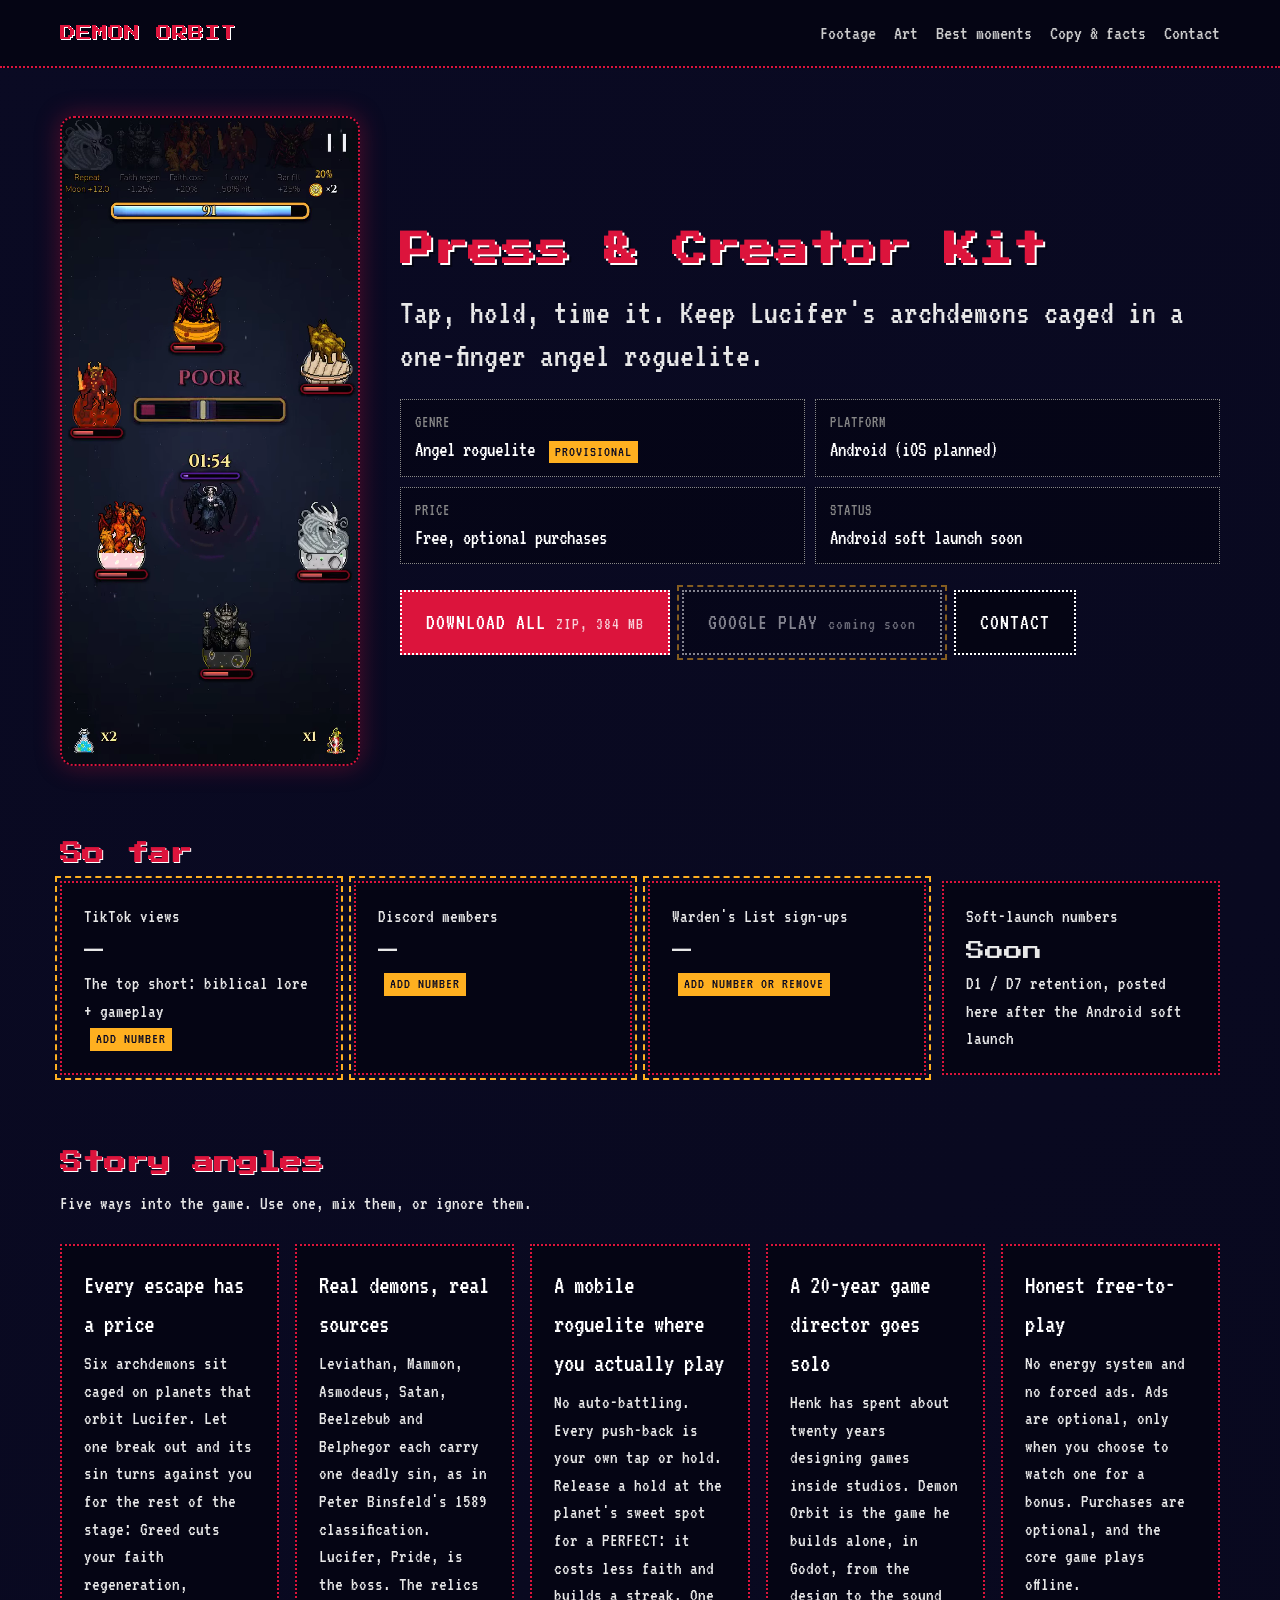
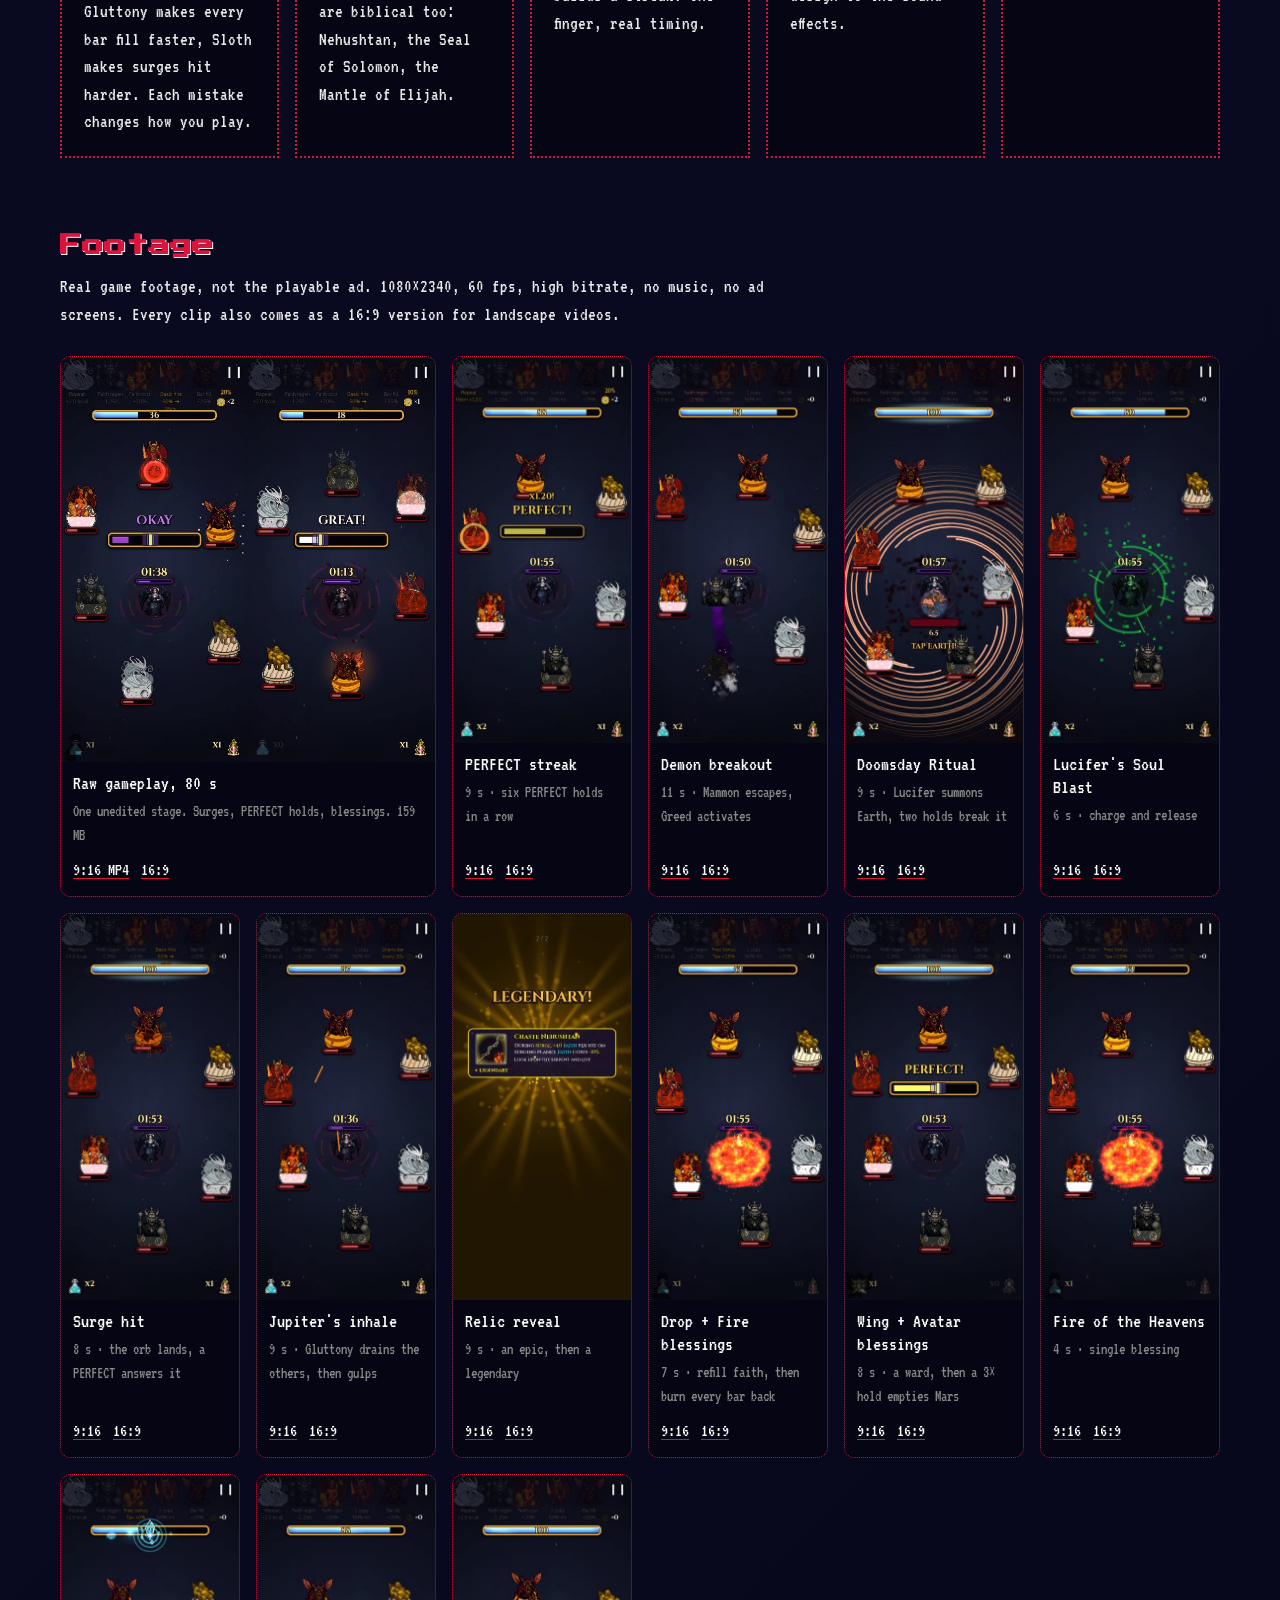
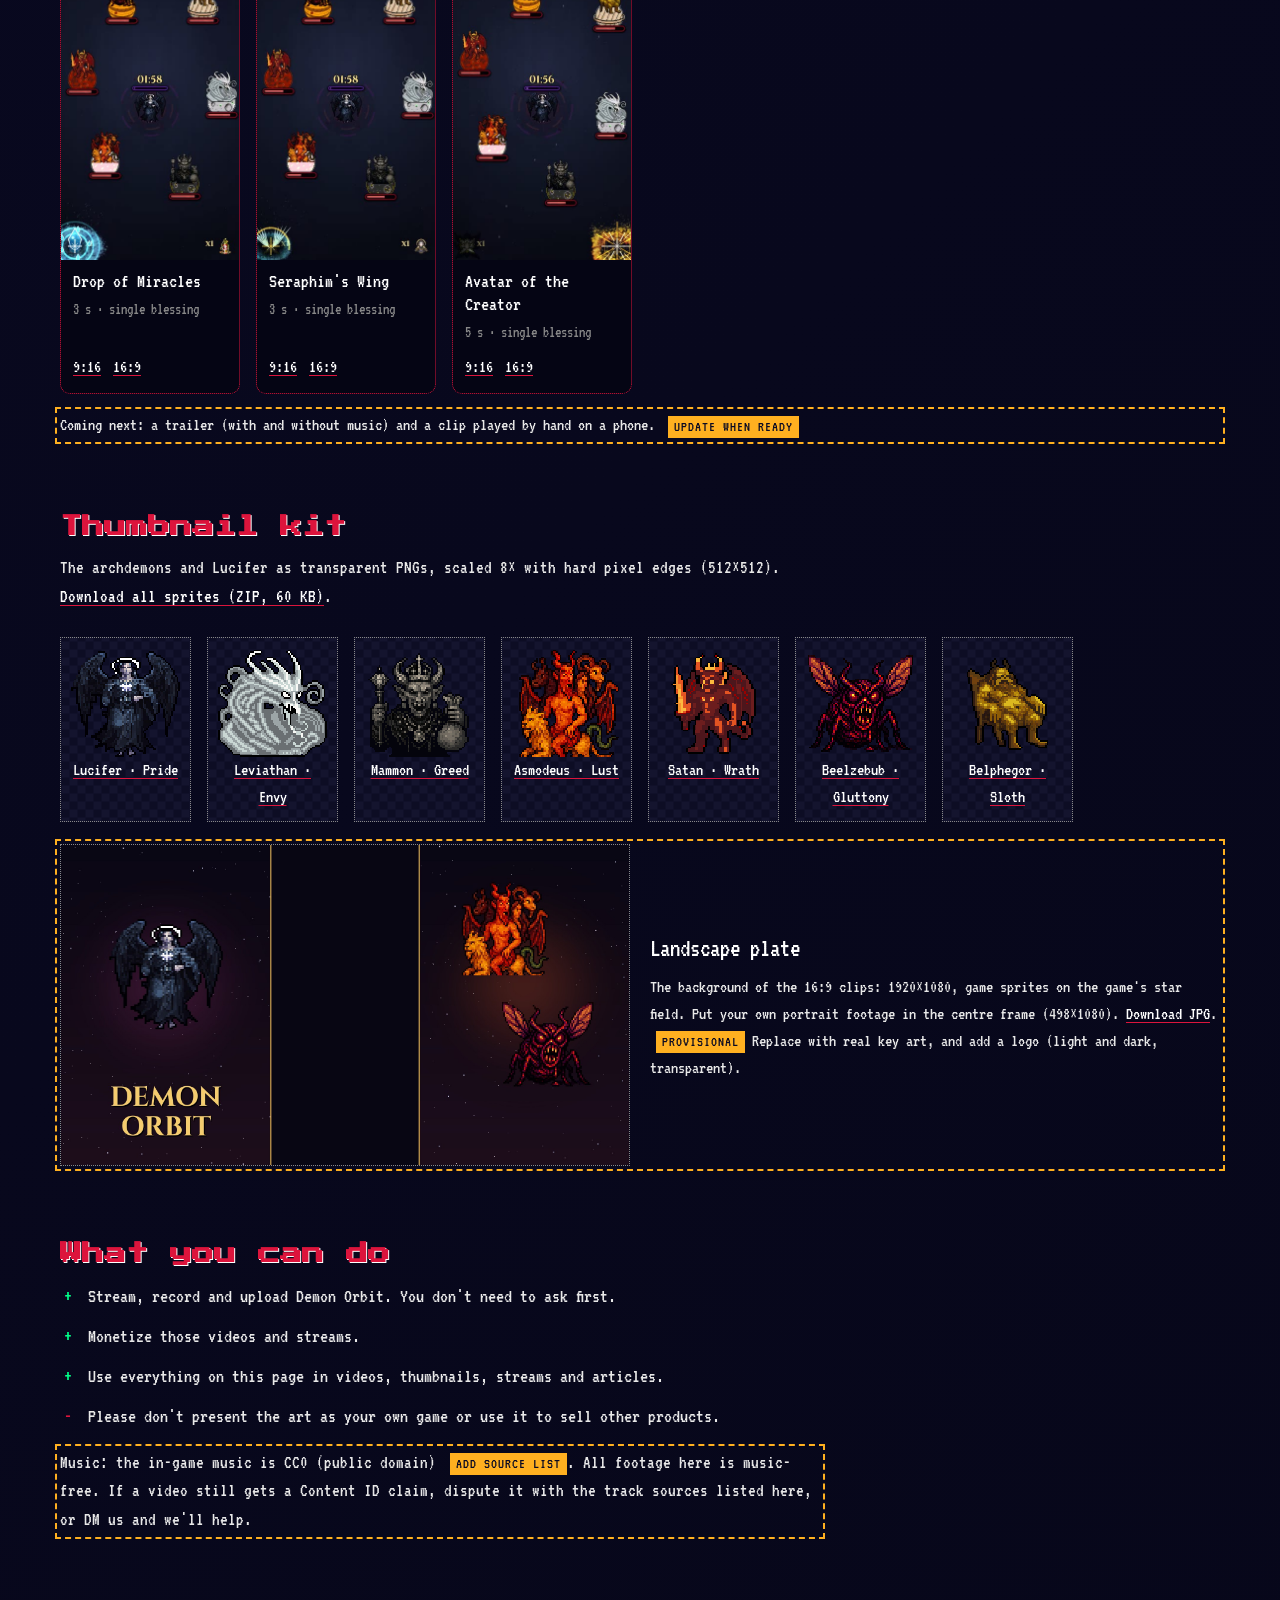
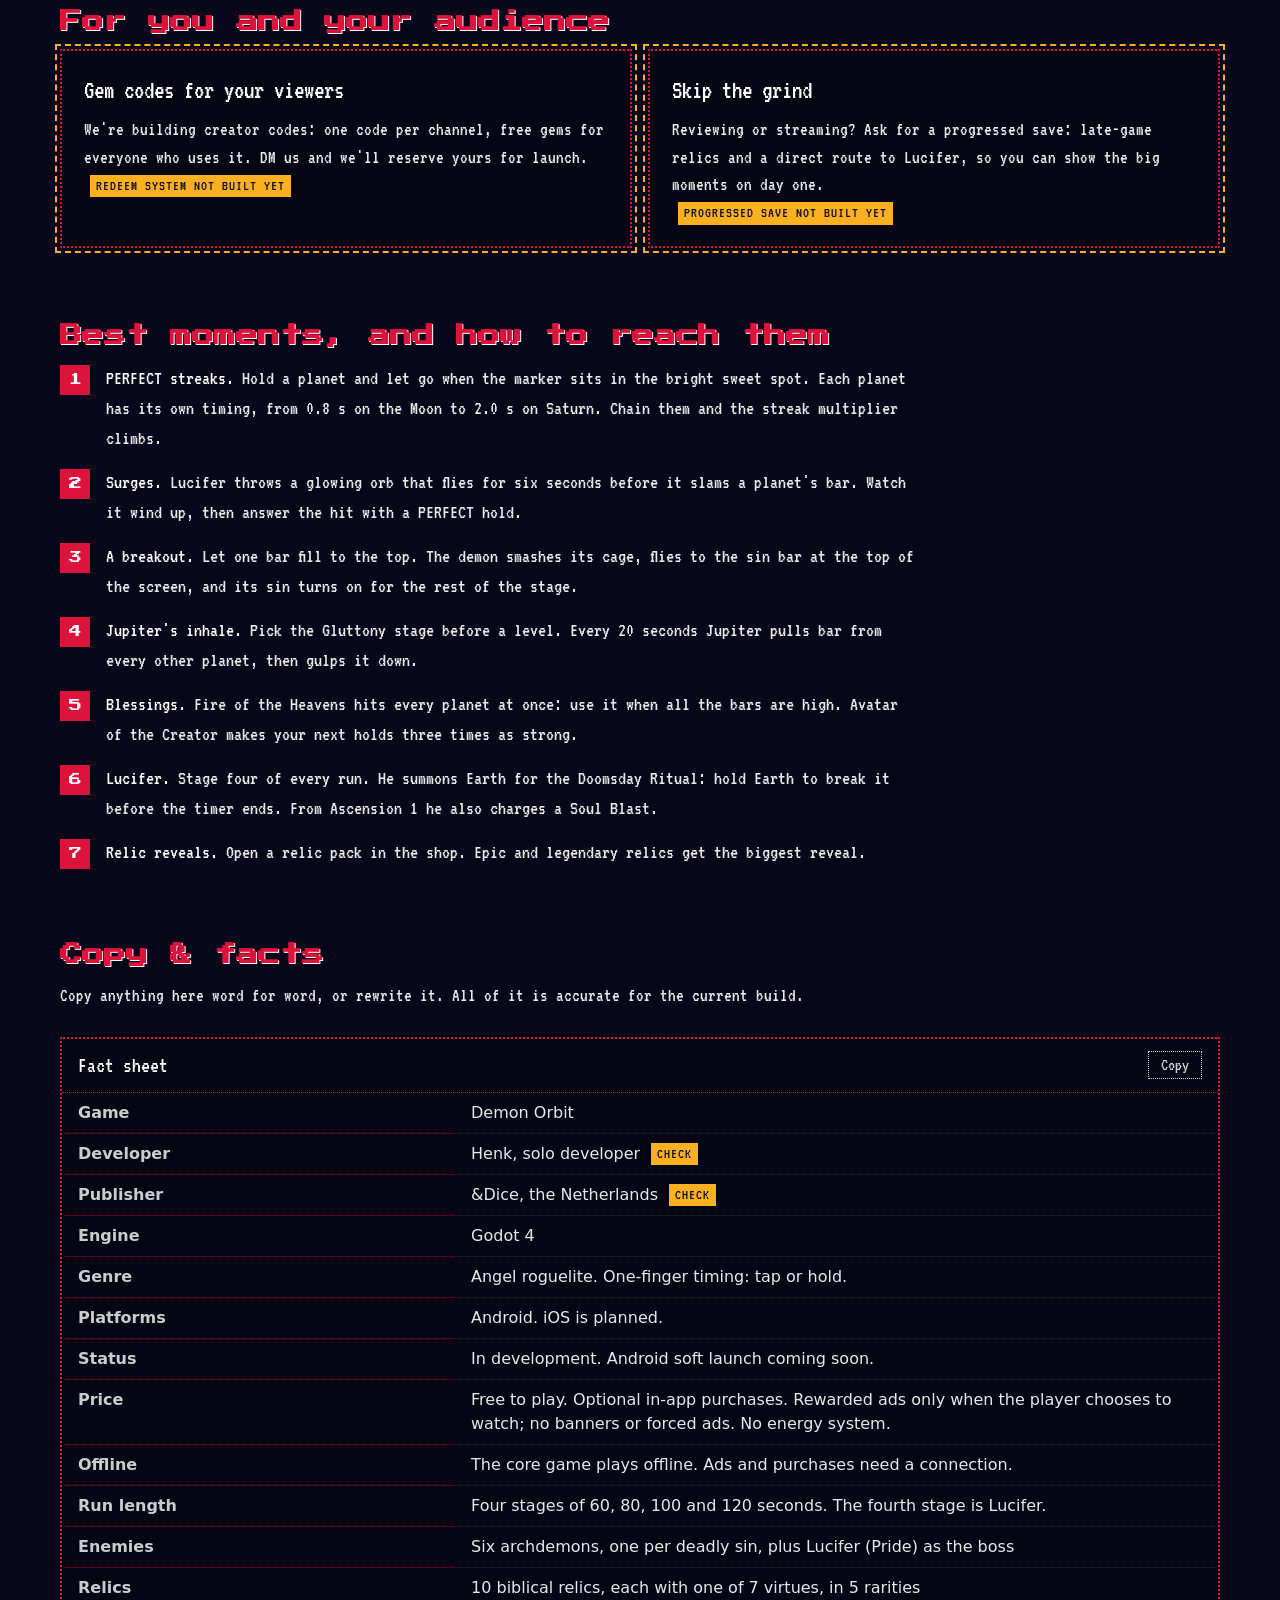
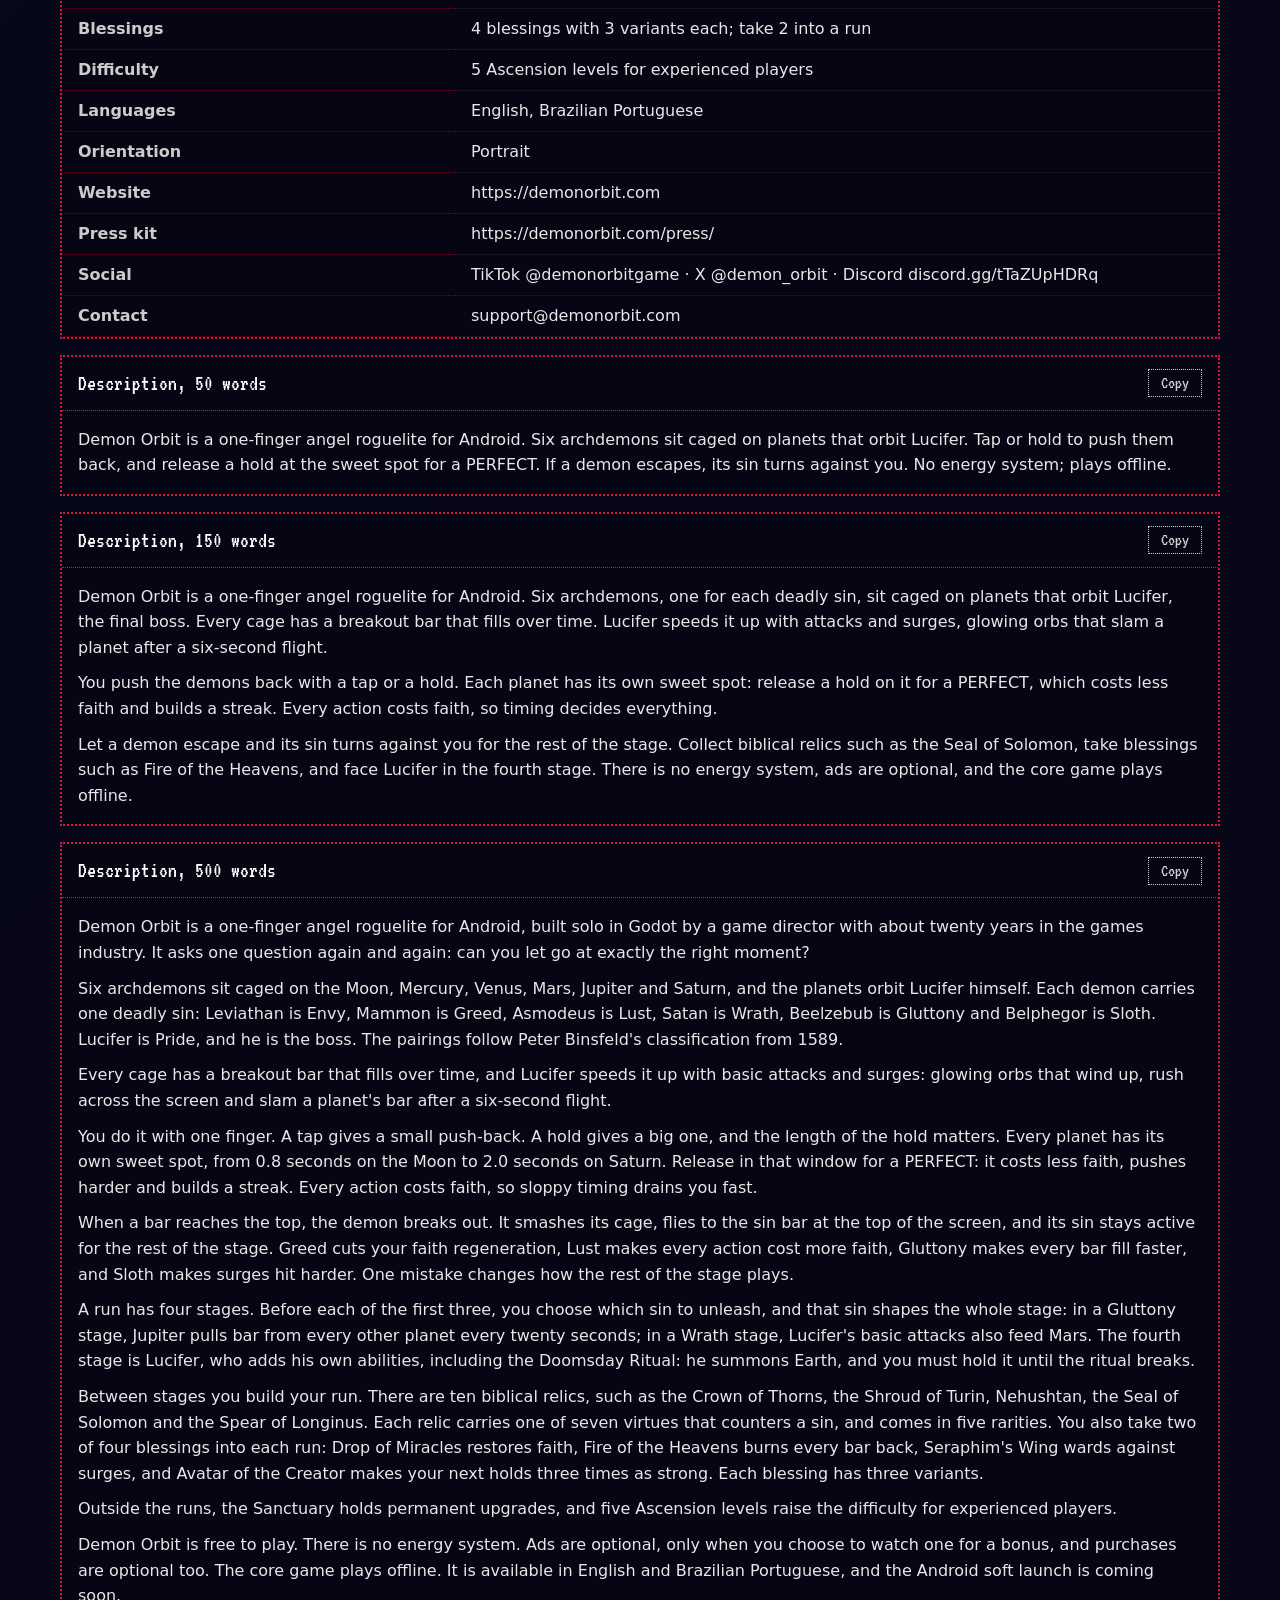
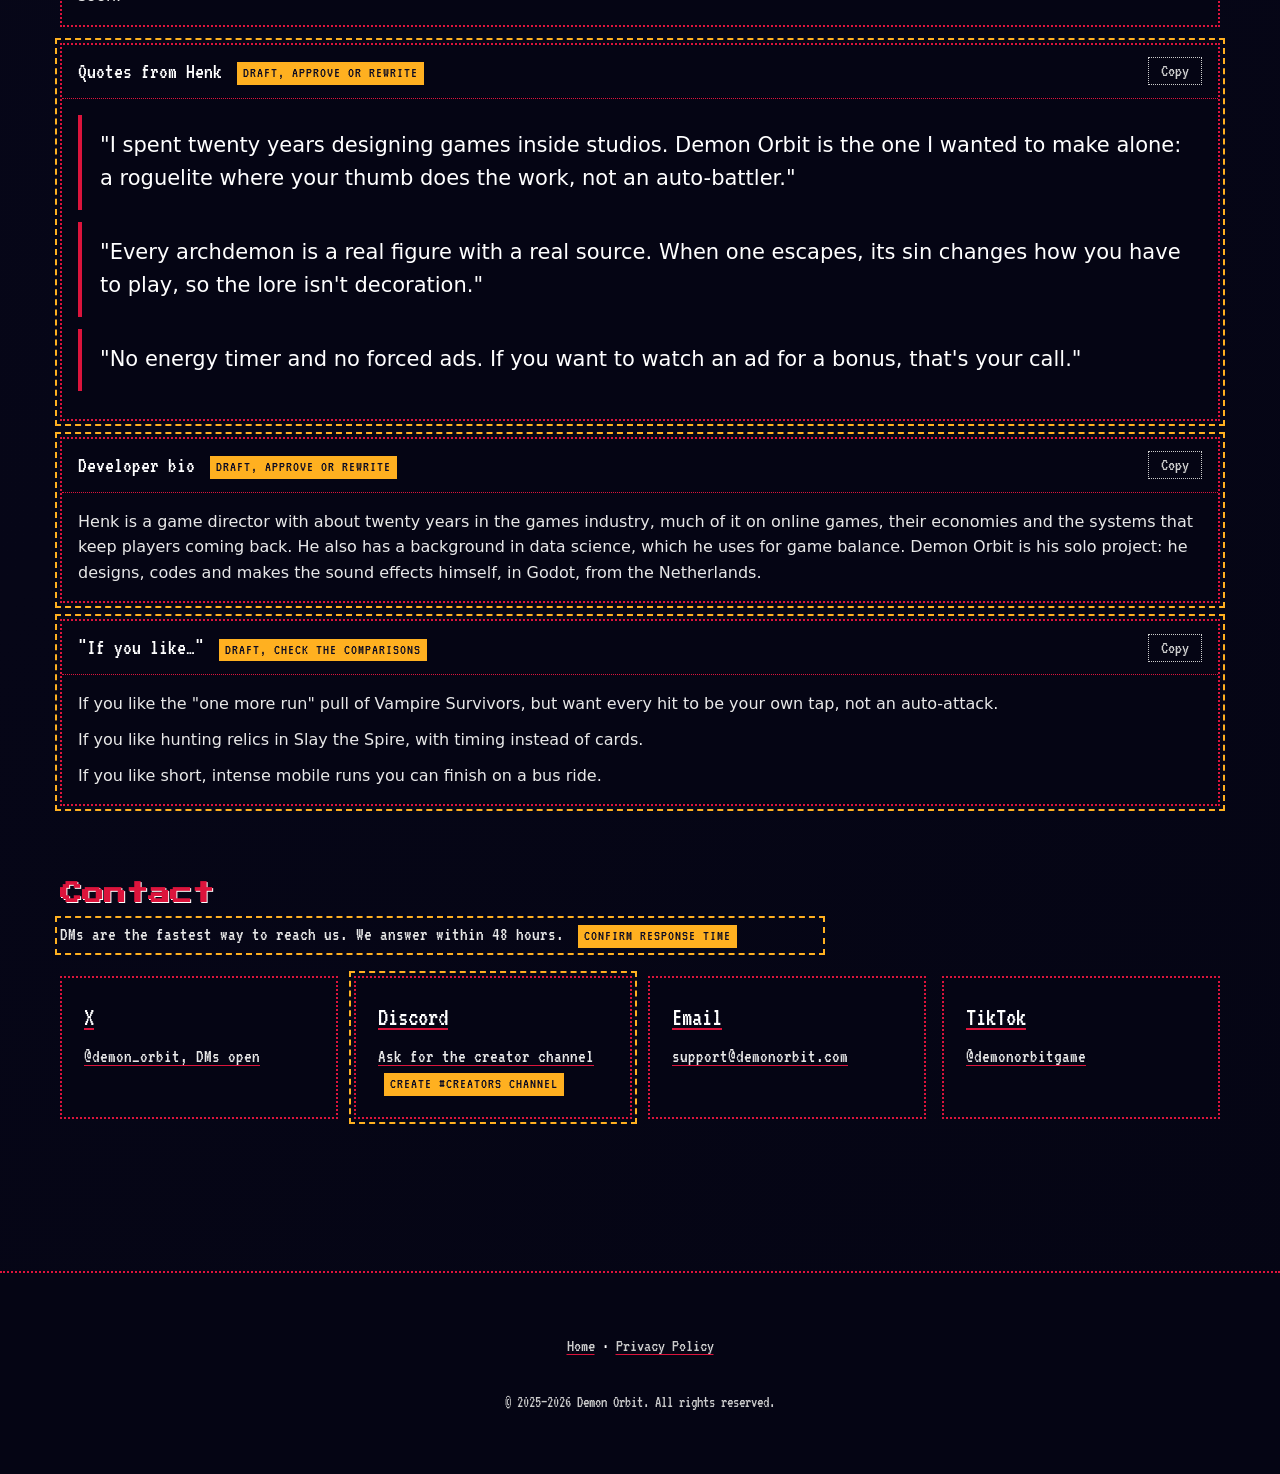
==== commit 9408327d: "Press kit: exact download sizes Co-Authored-By: Claude Opus 5.5 <noreply@anthropic.com> Claude-Sessi" ====
--- a/press/index.html
+++ b/press/index.html
@@ -356,7 +356,7 @@
                         <div class="fact-chip"><dt>Status</dt><dd>Android soft launch soon</dd></div>
                     </dl>
                     <div class="btn-row">
-                        <a class="btn" href="https://github.com/NaamHenk/demon-orbit-landing/releases/download/press-kit-2026-10/demon-orbit-press-kit.zip">Download all <small>ZIP, 385 MB</small></a>
+                        <a class="btn" href="https://github.com/NaamHenk/demon-orbit-landing/releases/download/press-kit-2026-10/demon-orbit-press-kit.zip">Download all <small>ZIP, 384 MB</small></a>
                         <a class="btn ghost todo" aria-disabled="true">Google Play <small>coming soon</small></a>
                         <a class="btn ghost" href="#contact">Contact</a>
                     </div>
@@ -414,7 +414,7 @@
                         </div>
                         <div class="clip-body">
                             <span class="clip-title">Raw gameplay, 80 s</span>
-                            <span class="clip-meta">One unedited stage. Surges, PERFECT holds, blessings. 153 MB</span>
+                            <span class="clip-meta">One unedited stage. Surges, PERFECT holds, blessings. 159 MB</span>
                             <span class="clip-links"><a href="https://github.com/NaamHenk/demon-orbit-landing/releases/download/press-kit-2026-10/demon-orbit-raw-gameplay-80s.mp4">9:16 MP4</a><a href="https://github.com/NaamHenk/demon-orbit-landing/releases/download/press-kit-2026-10/demon-orbit-raw-gameplay-80s-16x9.mp4">16:9</a></span>
                         </div>
                     </article>
